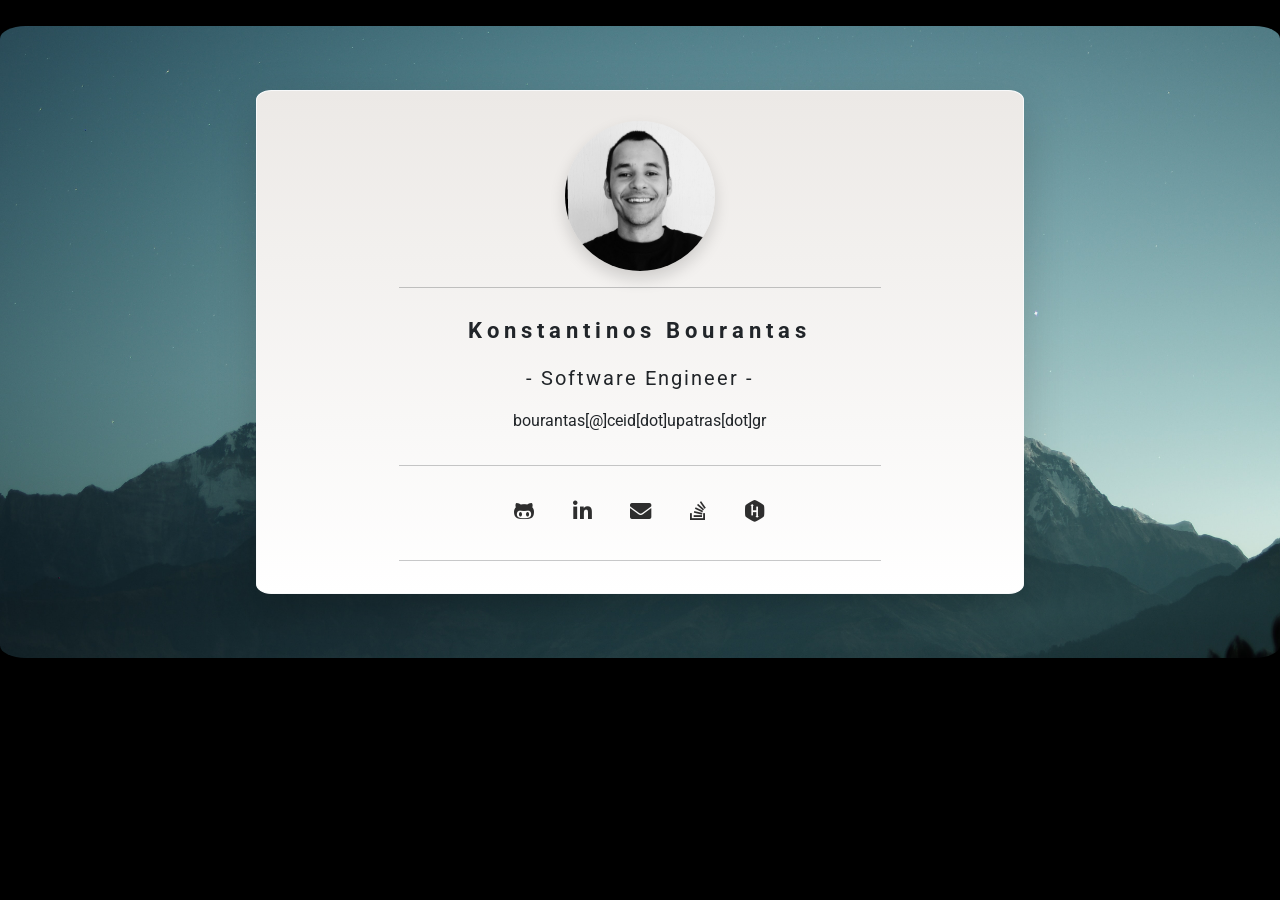
==== index.html @ a554e8fb "initial commit" ====
<!--
      .--.   |V|
     /    \ _| /
     q .. p \ /
      \--/  //
     __||__//
    /.    _/
   // \  /
  -->

<!DOCTYPE html>
<html lang="en">
  <head>
    <meta charset="UTF-8" />
    <meta name="viewport" content="width=device-width, initial-scale=1" />

    <title>Konstantinos Bourantas</title>
    <link rel="stylesheet" type="text/css" href="assets/css/new_style.css" />
    <link
      rel="stylesheet"
      href="https://use.fontawesome.com/releases/v5.3.1/css/all.css"
      integrity="sha384-mzrmE5qonljUremFsqc01SB46JvROS7bZs3IO2EmfFsd15uHvIt+Y8vEf7N7fWAU"
      crossorigin="anonymous"
    />
    <link
      href="https://fonts.googleapis.com/css?family=Lato|Roboto"
      rel="stylesheet"
    />
    <link
      rel="stylesheet"
      href="https://cdnjs.cloudflare.com/ajax/libs/animate.css/3.7.0/animate.min.css"
    />
    <link
      href="https://cdn.jsdelivr.net/npm/bootstrap@5.1.3/dist/css/bootstrap.min.css"
      rel="stylesheet"
      integrity="sha384-1BmE4kWBq78iYhFldvKuhfTAU6auU8tT94WrHftjDbrCEXSU1oBoqyl2QvZ6jIW3"
      crossorigin="anonymous"
    />
  </head>

  <body>
    <div class="wrapper">
      <div
        class="
          container-fluid
          border border-light
          shadow-lg
          p-3
          fadeInDown
          animated
        "
        id="main-container"
        style="
          margin-top: 5%;
          margin-bottom: 5%;
          width: 30%;
          padding: 3%;
          border-radius: 2%;
          background-color: whitesmoke;
        "
      >
        <div class="row justify-content-md-center">
          <div class="col-sm-12 col-md-8">
            <img
              class="shadow rounded-circle mx-auto d-block"
              src="assets/images/profile3.jpg"
              style="width: 150px; height: 150; margin-top: 3%"
            />
            <hr />
            <div>
              <div class="row">
                <div class="col-sm-12">
                  <span>
                    <p class="text-center" id="name-title">
                      Konstantinos Bourantas
                    </p>
                  </span>
                </div>
              </div>
              <div class="row">
                <div class="col-sm-12">
                  <span>
                    <p class="text-center" id="sub-title">
                      - Software Engineer -
                    </p>
                  </span>
                </div>
              </div>
              <div class="row">
                <div class="col-sm-12">
                  <span>
                    <p class="text-center">
                      bourantas[@]ceid[dot]upatras[dot]gr
                    </p>
                  </span>
                </div>
              </div>
            </div>
            <hr />
          </div>
        </div>
        <div class="row justify-content-md-center">
          <div class="col-sm-12 col-md-8">
            <div id="social-icons" class="d-flex justify-content-center">
              <!-- github -->
              <a class="" href="https://github.com/omnone" target="_blank"
                ><i class="fab fa-github-alt fa-lg hvr-bob"></i
              ></a>
              <!-- linkedin -->
              <a
                class=""
                href="https://www.linkedin.com/in/konstantinos-bourantas-2a6328172/"
                target="_blank"
                ><i class="hvr-bob fab fa-linkedin-in fa-lg"></i
              ></a>
              <!-- email -->
              <a
                class=""
                id="email-pop"
                data-bs-toggle="modal"
                data-bs-target="#qr-modal"
                ><i class="hvr-bob fas fa-envelope fa-lg"></i
              ></a>
              <!-- stackoverflow -->
              <a
                class=""
                href="https://stackoverflow.com/users/7867026/omn-1"
                target="_blank"
                ><i class="fab fa-stack-overflow fa-lg"></i
              ></a>
              <!-- hackerrank -->
              <a
                class=""
                href="https://www.hackerrank.com/Omen_1?hr_r=1"
                target="_blank"
                ><i class="hvr-bob fab fa-hackerrank fa-lg"></i
              ></a>
            </div>

            <hr />
          </div>
        </div>
      </div>
    </div>

    <!-- modal -->
    <div
      class="modal fade"
      id="qr-modal"
      tabindex="-1"
      role="dialog"
      aria-labelledby="exampleModalLabel"
      aria-hidden="true"
    >
      <div class="modal-dialog" role="document">
        <div class="modal-content">
          <div class="modal-header">
            <h5 class="modal-title" id="exampleModalLabel">Scan me</h5>
            <button type="button" class="btn-close" data-bs-dismiss="modal" aria-label="Close"></button>
            </button>
          </div>
          <div class="modal-body d-flex justify-content-center">
            <p class="image is-1by1">
              <img src="assets/images/qr_mail.png" style="border-radius: 2%" />
            </p>
          </div>
          <div class="modal-footer"></div>
        </div>
      </div>
    </div>

    <!-- Position it: -->
    <!-- - `.toast-container` for spacing between toasts -->
    <!-- - `.position-absolute`, `top-0` & `end-0` to position the toasts in the upper right corner -->
    <!-- - `.p-3` to prevent the toasts from sticking to the edge of the container  -->
    <div class="toast-container position-absolute top-0 start-0 p-3">
      <div
        class="toast bg-dark.bg-gradient"
        role="alert"
        aria-live="assertive"
        aria-atomic="true"
        id="toastMsg"
      >
        <div class="toast-header">
          <strong class="me-auto"
            ><i class="fas fa-terminal" style="font-size: 10px"></i> Latest
            Repository:</strong
          >
          <small id="latest-repo-created"></small>
          <button
            type="button"
            class="btn-close"
            data-bs-dismiss="toast"
            aria-label="Close"
          ></button>
        </div>
        <div class="toast-body">
          <a id="latest-repo" href="" target="_blank"></a>
          <span id="latest-repo-desc"> </span>
        </div>
      </div>
    </div>

    <script
      src="https://code.jquery.com/jquery-3.5.1.slim.min.js"
      integrity="sha384-DfXdz2htPH0lsSSs5nCTpuj/zy4C+OGpamoFVy38MVBnE+IbbVYUew+OrCXaRkfj"
      crossorigin="anonymous"
    ></script>
    <script
      src="https://cdn.jsdelivr.net/npm/bootstrap@5.1.3/dist/js/bootstrap.bundle.min.js"
      integrity="sha384-ka7Sk0Gln4gmtz2MlQnikT1wXgYsOg+OMhuP+IlRH9sENBO0LRn5q+8nbTov4+1p"
      crossorigin="anonymous"
    ></script>
    <script type="text/javascript">
      $("#social-icons i").mouseover(function () {
        $(this).addClass("pulse animated infinite");
      });
      $("#social-icons i").mouseout(function () {
        $(this).removeClass("pulse animated");
      });

      const request = new Request("https://api.github.com/users/omnone/repos", {
        method: "GET",
      });

      fetch(request)
        .then((response) => response.json())
        .then((responseJSON) => {
          var repos = responseJSON.sort(compare);

          var latest = repos[0];

          console.log(latest);

          $("#latest-repo").text(latest["name"] + ":");
          $("#latest-repo").attr("href", latest["html_url"]);
          $("#latest-repo-desc").text(latest["description"]);
          $("#latest-repo-created").text(latest["created_at"].split("T")[0]);

          if (latest || true) {
            var myToastEl = document.getElementById("toastMsg");
            var toast = new bootstrap.Toast(myToastEl);
            toast.show();
          }
        });

      function compare(repo_a, repo_b) {
        if (repo_a.created_at > repo_b.created_at) {
          return -1;
        }
        if (repo_a.created_at < repo_b.created_at) {
          return 1;
        }
        return 0;
      }
    </script>
  </body>
</html>
---- assets/css/new_style.css ----
body {
  /* font-family: Oswald, sans-serif; */
  font-family: "Roboto", sans-serif !important;
  padding-top: 2%;
  font-size: 20px;
  /* background: rgb(255, 255, 255); */
  position: relative;
  /* background: #83a4d4; */
  /* fallback for old browsers */
  /* background: -webkit-linear-gradient(to bottom, #b6fbff, #83a4d4); */
  /* Chrome 10-25, Safari 5.1-6 */
  /* background: linear-gradient(to bottom, #b6fbff, #83a4d4); */
  /* W3C, IE 10+/ Edge, Firefox 16+, Chrome 26+, Opera 12+, Safari 7+ */
  /* background-image: url("./imgs/aspromauro.png");
  background-repeat: no-repeat;
  background-size: cover; */
  /* margin: 10% !important; */
  background-color: black !important;
}

.wrapper {
  position: relative;
  height: 100% !important;
  width: 100%;
  display: flex;
  align-items: center;
  justify-content: center;
  background-image: url("./imgs/mountain.png");
  background-size: cover;
  background-position-y: 59%;
  border-radius: 2%;
}

.wrapper::before {
  content: "";
  position: absolute;
  top: 0px;
  right: 0px;
  bottom: 0px;
  left: 0px;
  /* background-color: rgba(220, 79, 233, 0.27); */
  border-radius: 2%;
}

#main-container {
  background: #ece9e6; /* fallback for old browsers */
  background: -webkit-linear-gradient(
    to top,
    #ffffff,
    #ece9e6
  ); /* Chrome 10-25, Safari 5.1-6 */
  background: linear-gradient(
    to top,
    #ffffff,
    #ece9e6
  ); /* W3C, IE 10+/ Edge, Firefox 16+, Chrome 26+, Opera 12+, Safari 7+ */
  /* min-width: 400px !important; */
}

@media (max-width: 1400px) {
  #main-container {
    width: 60% !important;
  }
}

/* Medium devices (tablets, 768px and up) */
@media (max-width: 768px) {
  #main-container {
    width: 100% !important;
  }
}
/* Small devices (landscape phones, 576px and up) */
@media (max-width: 576px) {
  #main-container {
    width: 100% !important;
    margin-bottom: 40%!important;
    margin-top:20%!important;
  }

  #social-icons {
    font-size: larger!important;
  }

  #toastMsg{
    display: none!important;
  }
}

#about div,
#skills div,
#educ div,
#exp li {
  box-shadow: 0 0 5px rgba(0, 0, 0, 0.1);
}

#myBtn {
  display: none;
  /* Hidden by default */
  position: fixed;
  /* Fixed/sticky position */
  bottom: 20px;
  /* Place the button at the bottom of the page */
  right: 30px;
  /* Place the button 30px from the right */
  z-index: 99;
  /* Make sure it does not overlap */
  border: none;
  /* Remove borders */
  outline: none;
  /* Remove outline */
  background: rgb(38, 38, 38, 0.9);
  color: rgb(217, 217, 217);
  /* Text color */
  cursor: pointer;
  /* Add a mouse pointer on hover */
  padding: 5px;
  /* Some padding */
  border-radius: 5px;
  /* Rounded corners */
}

#myBtn:hover {
  font-weight: bold;
  color: hite;
  /* Add a dark-grey background on hover */
}

#latest-repo {
  color: #3273dc;
}

#night-btn {
  float: right;
  margin-top: 2%;
  margin-right: 5%;
  background: rgb(38, 38, 38, 0.9);
  color: rgb(217, 217, 217);
  padding: 1%;
  border-radius: 5px;
}

#main-container {
  /* background-color: white; */
  padding-left: 4%;
  padding-right: 4%;
}

#name-title {
  margin-top: 2%;
  font-weight: bold;
  font-size: 22px;
  letter-spacing: 5px;
}

#sub-title{
  letter-spacing: 2px;
  font-size: 20px;

}

.title {
  margin-bottom: 3% !important;
  /* border-bottom: 1px solid black; */
}

#main-content {
  height: 200vh;
  min-height: 1000px;
  display: flex;
  flex-direction: column;
  margin-top: 5%;
}

#social-icons a {
  color: rgb(46, 46, 46);
  padding: 4%;
}

#social-icons a:hover {
  color: rgba(220, 79, 233);
}

ul {
  list-style: none;
}
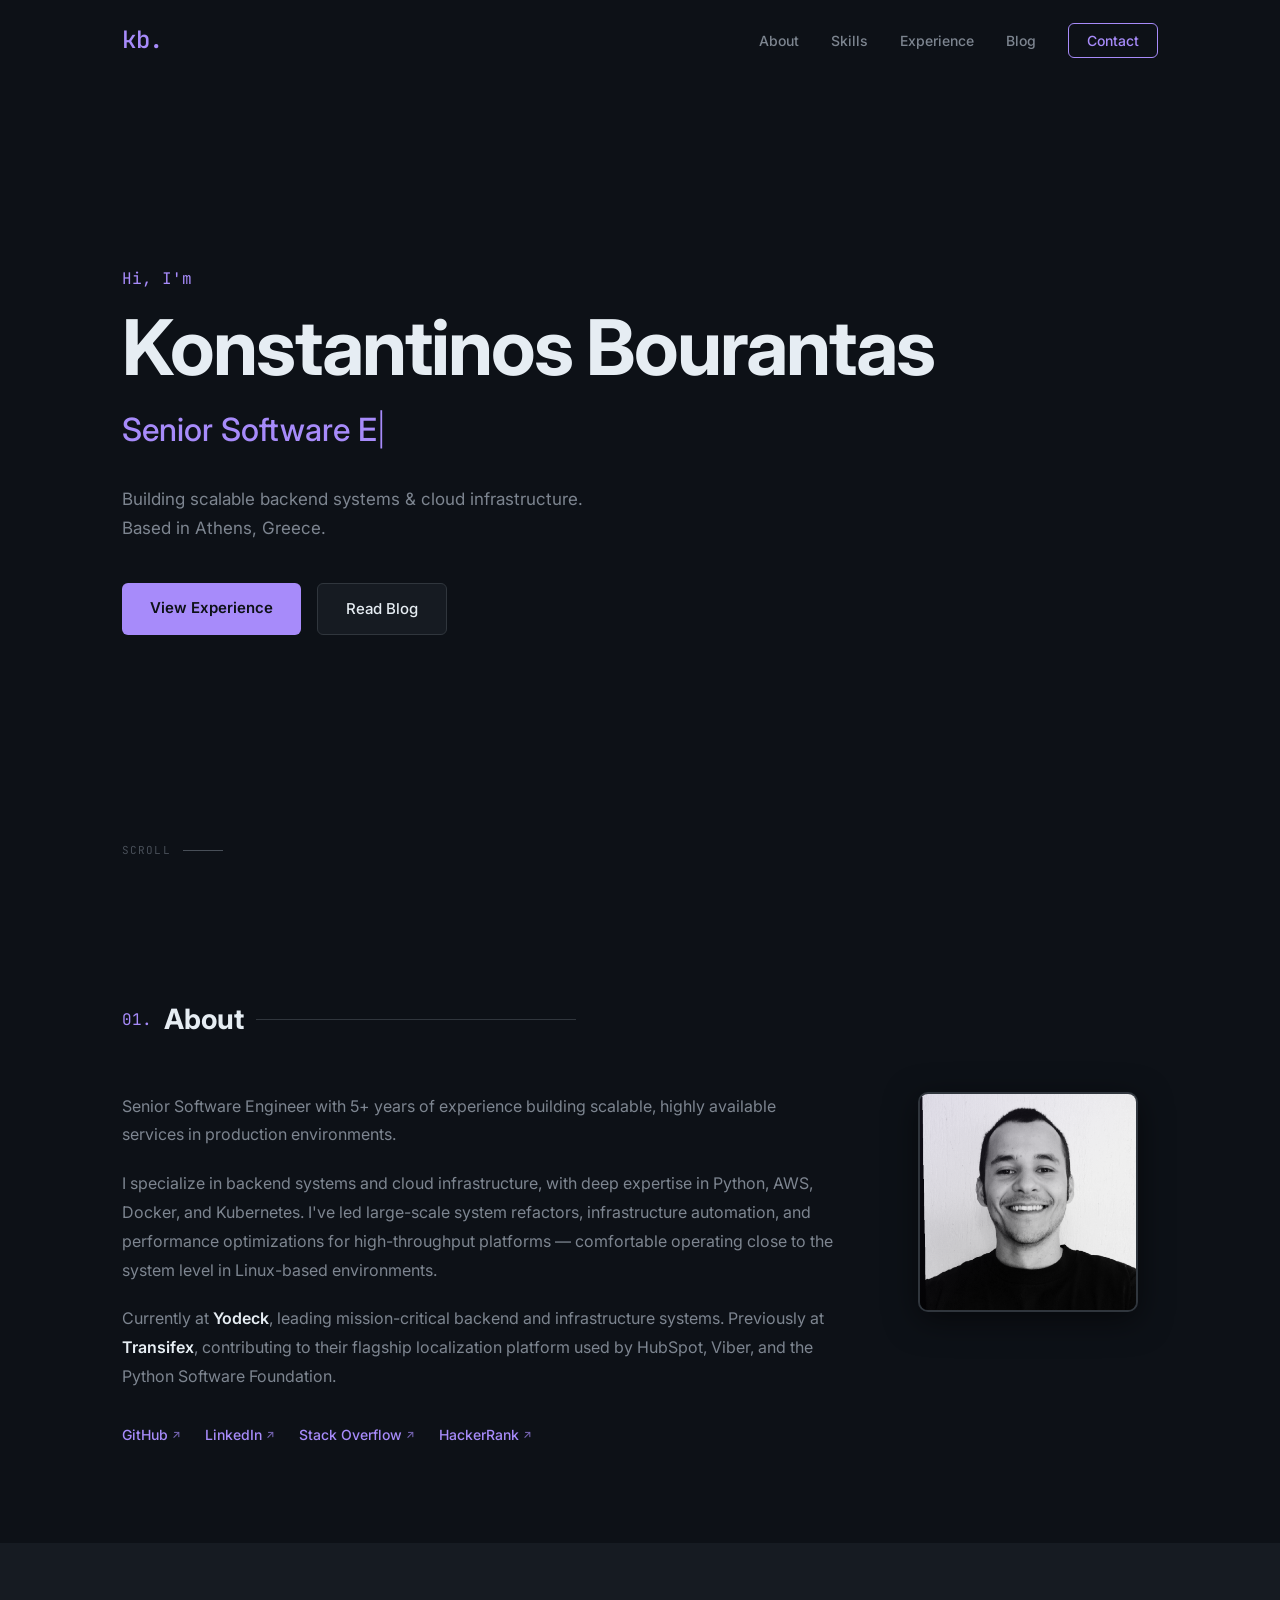
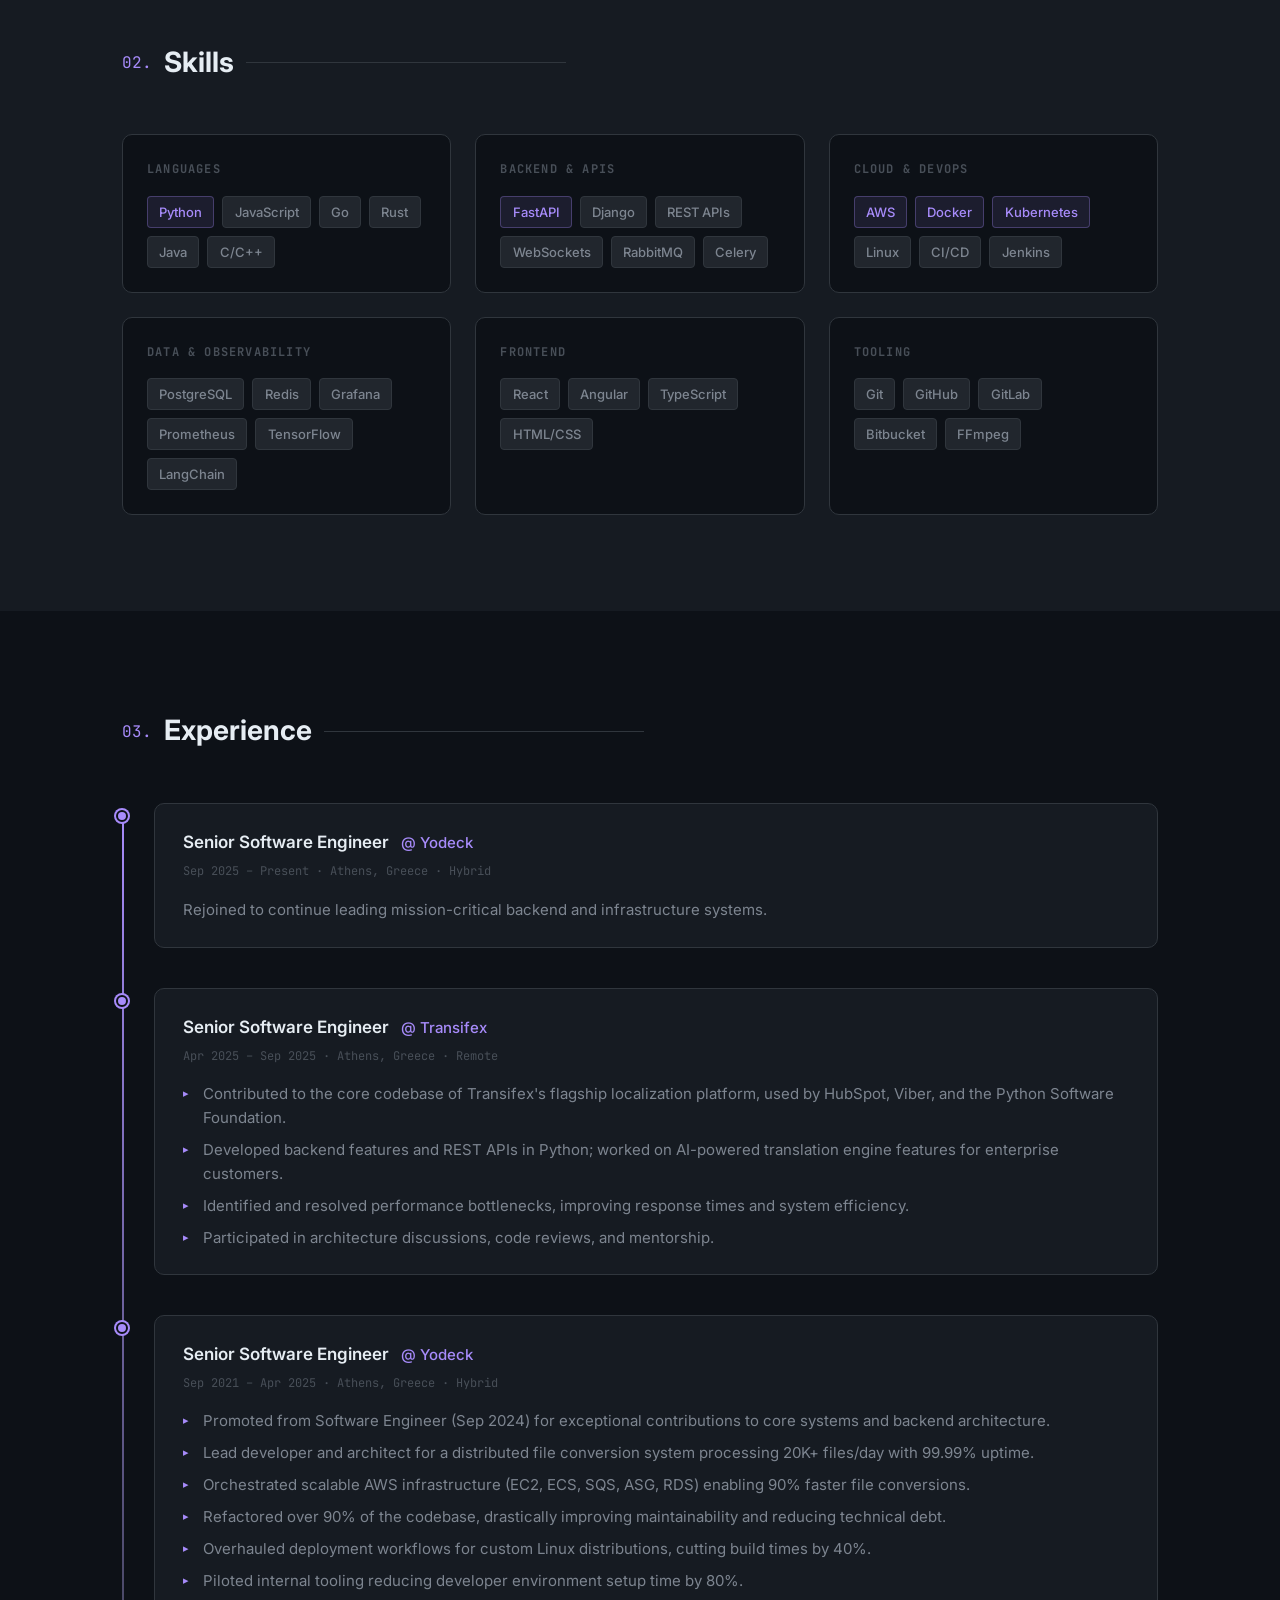
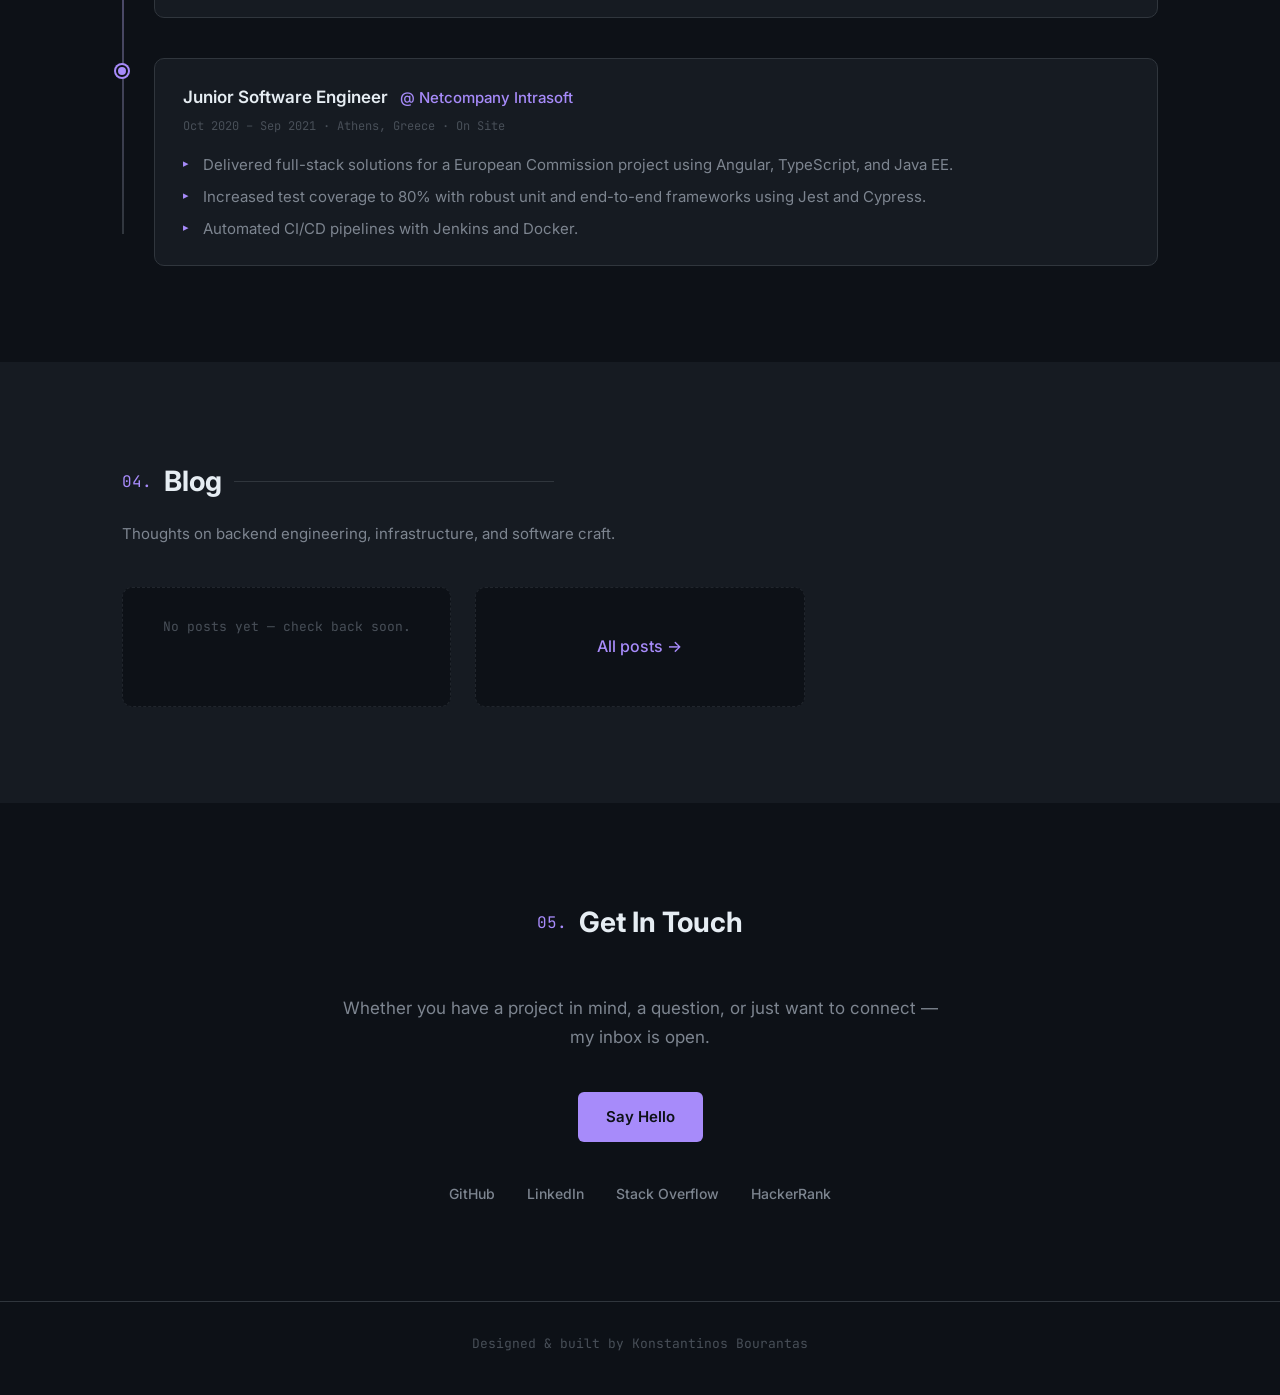
==== commit 44206018: "Redesign personal site with modern dark theme, blog, and SEO" ====
--- a/index.html
+++ b/index.html
@@ -1,258 +1,317 @@
-<!--
-      .--.   |V|
-     /    \ _| /
-     q .. p \ /
-      \--/  //
-     __||__//
-    /.    _/
-   // \  /
-  -->
-
-<!DOCTYPE html>
-<html lang="en">
-  <head>
-    <meta charset="UTF-8" />
-    <meta name="viewport" content="width=device-width, initial-scale=1" />
-
-    <title>Konstantinos Bourantas</title>
-    <link rel="stylesheet" type="text/css" href="assets/css/new_style.css" />
-    <link
-      rel="stylesheet"
-      href="https://use.fontawesome.com/releases/v5.3.1/css/all.css"
-      integrity="sha384-mzrmE5qonljUremFsqc01SB46JvROS7bZs3IO2EmfFsd15uHvIt+Y8vEf7N7fWAU"
-      crossorigin="anonymous"
-    />
-    <link
-      href="https://fonts.googleapis.com/css?family=Lato|Roboto"
-      rel="stylesheet"
-    />
-    <link
-      rel="stylesheet"
-      href="https://cdnjs.cloudflare.com/ajax/libs/animate.css/3.7.0/animate.min.css"
-    />
-    <link
-      href="https://cdn.jsdelivr.net/npm/bootstrap@5.1.3/dist/css/bootstrap.min.css"
-      rel="stylesheet"
-      integrity="sha384-1BmE4kWBq78iYhFldvKuhfTAU6auU8tT94WrHftjDbrCEXSU1oBoqyl2QvZ6jIW3"
-      crossorigin="anonymous"
-    />
-  </head>
-
-  <body>
-    <div class="wrapper">
-      <div
-        class="
-          container-fluid
-          border border-light
-          shadow-lg
-          p-3
-          fadeInDown
-          animated
-        "
-        id="main-container"
-        style="
-          margin-top: 5%;
-          margin-bottom: 5%;
-          width: 30%;
-          padding: 3%;
-          border-radius: 2%;
-          background-color: whitesmoke;
-        "
-      >
-        <div class="row justify-content-md-center">
-          <div class="col-sm-12 col-md-8">
-            <img
-              class="shadow rounded-circle mx-auto d-block"
-              src="assets/images/profile3.jpg"
-              style="width: 150px; height: 150; margin-top: 3%"
-            />
-            <hr />
-            <div>
-              <div class="row">
-                <div class="col-sm-12">
-                  <span>
-                    <p class="text-center" id="name-title">
-                      Konstantinos Bourantas
-                    </p>
-                  </span>
-                </div>
-              </div>
-              <div class="row">
-                <div class="col-sm-12">
-                  <span>
-                    <p class="text-center" id="sub-title">
-                      - Software Engineer -
-                    </p>
-                  </span>
-                </div>
-              </div>
-              <div class="row">
-                <div class="col-sm-12">
-                  <span>
-                    <p class="text-center">
-                      bourantas[@]ceid[dot]upatras[dot]gr
-                    </p>
-                  </span>
-                </div>
-              </div>
-            </div>
-            <hr />
-          </div>
-        </div>
-        <div class="row justify-content-md-center">
-          <div class="col-sm-12 col-md-8">
-            <div id="social-icons" class="d-flex justify-content-center">
-              <!-- github -->
-              <a class="" href="https://github.com/omnone" target="_blank"
-                ><i class="fab fa-github-alt fa-lg hvr-bob"></i
-              ></a>
-              <!-- linkedin -->
-              <a
-                class=""
-                href="https://www.linkedin.com/in/konstantinos-bourantas-2a6328172/"
-                target="_blank"
-                ><i class="hvr-bob fab fa-linkedin-in fa-lg"></i
-              ></a>
-              <!-- email -->
-              <a
-                class=""
-                id="email-pop"
-                data-bs-toggle="modal"
-                data-bs-target="#qr-modal"
-                ><i class="hvr-bob fas fa-envelope fa-lg"></i
-              ></a>
-              <!-- stackoverflow -->
-              <a
-                class=""
-                href="https://stackoverflow.com/users/7867026/omn-1"
-                target="_blank"
-                ><i class="fab fa-stack-overflow fa-lg"></i
-              ></a>
-              <!-- hackerrank -->
-              <a
-                class=""
-                href="https://www.hackerrank.com/Omen_1?hr_r=1"
-                target="_blank"
-                ><i class="hvr-bob fab fa-hackerrank fa-lg"></i
-              ></a>
-            </div>
-
-            <hr />
-          </div>
-        </div>
-      </div>
-    </div>
-
-    <!-- modal -->
-    <div
-      class="modal fade"
-      id="qr-modal"
-      tabindex="-1"
-      role="dialog"
-      aria-labelledby="exampleModalLabel"
-      aria-hidden="true"
-    >
-      <div class="modal-dialog" role="document">
-        <div class="modal-content">
-          <div class="modal-header">
-            <h5 class="modal-title" id="exampleModalLabel">Scan me</h5>
-            <button type="button" class="btn-close" data-bs-dismiss="modal" aria-label="Close"></button>
-            </button>
-          </div>
-          <div class="modal-body d-flex justify-content-center">
-            <p class="image is-1by1">
-              <img src="assets/images/qr_mail.png" style="border-radius: 2%" />
-            </p>
-          </div>
-          <div class="modal-footer"></div>
-        </div>
-      </div>
-    </div>
-
-    <!-- Position it: -->
-    <!-- - `.toast-container` for spacing between toasts -->
-    <!-- - `.position-absolute`, `top-0` & `end-0` to position the toasts in the upper right corner -->
-    <!-- - `.p-3` to prevent the toasts from sticking to the edge of the container  -->
-    <div class="toast-container position-absolute top-0 start-0 p-3">
-      <div
-        class="toast bg-dark.bg-gradient"
-        role="alert"
-        aria-live="assertive"
-        aria-atomic="true"
-        id="toastMsg"
-      >
-        <div class="toast-header">
-          <strong class="me-auto"
-            ><i class="fas fa-terminal" style="font-size: 10px"></i> Latest
-            Repository:</strong
-          >
-          <small id="latest-repo-created"></small>
-          <button
-            type="button"
-            class="btn-close"
-            data-bs-dismiss="toast"
-            aria-label="Close"
-          ></button>
-        </div>
-        <div class="toast-body">
-          <a id="latest-repo" href="" target="_blank"></a>
-          <span id="latest-repo-desc"> </span>
-        </div>
-      </div>
-    </div>
-
-    <script
-      src="https://code.jquery.com/jquery-3.5.1.slim.min.js"
-      integrity="sha384-DfXdz2htPH0lsSSs5nCTpuj/zy4C+OGpamoFVy38MVBnE+IbbVYUew+OrCXaRkfj"
-      crossorigin="anonymous"
-    ></script>
-    <script
-      src="https://cdn.jsdelivr.net/npm/bootstrap@5.1.3/dist/js/bootstrap.bundle.min.js"
-      integrity="sha384-ka7Sk0Gln4gmtz2MlQnikT1wXgYsOg+OMhuP+IlRH9sENBO0LRn5q+8nbTov4+1p"
-      crossorigin="anonymous"
-    ></script>
-    <script type="text/javascript">
-      $("#social-icons i").mouseover(function () {
-        $(this).addClass("pulse animated infinite");
-      });
-      $("#social-icons i").mouseout(function () {
-        $(this).removeClass("pulse animated");
-      });
-
-      const request = new Request("https://api.github.com/users/omnone/repos", {
-        method: "GET",
-      });
-
-      fetch(request)
-        .then((response) => response.json())
-        .then((responseJSON) => {
-          var repos = responseJSON.sort(compare);
-
-          var latest = repos[0];
-
-          console.log(latest);
-
-          $("#latest-repo").text(latest["name"] + ":");
-          $("#latest-repo").attr("href", latest["html_url"]);
-          $("#latest-repo-desc").text(latest["description"]);
-          $("#latest-repo-created").text(latest["created_at"].split("T")[0]);
-
-          if (latest || true) {
-            var myToastEl = document.getElementById("toastMsg");
-            var toast = new bootstrap.Toast(myToastEl);
-            toast.show();
-          }
-        });
-
-      function compare(repo_a, repo_b) {
-        if (repo_a.created_at > repo_b.created_at) {
-          return -1;
-        }
-        if (repo_a.created_at < repo_b.created_at) {
-          return 1;
-        }
-        return 0;
-      }
-    </script>
-  </body>
-</html>
+<!DOCTYPE html>
+<html lang="en">
+<head>
+  <meta charset="UTF-8" />
+  <meta name="viewport" content="width=device-width, initial-scale=1" />
+
+  <!-- Primary -->
+  <title>Konstantinos Bourantas — Senior Software Engineer</title>
+  <meta name="description" content="Senior Software Engineer based in Athens, Greece. Specializing in backend systems, cloud infrastructure, Python, AWS, Docker, and Kubernetes." />
+  <meta name="author" content="Konstantinos Bourantas" />
+  <meta name="keywords" content="Konstantinos Bourantas, Senior Software Engineer, Python, AWS, Docker, Kubernetes, Backend Engineer, Cloud Infrastructure, Athens, Greece, FastAPI, Django" />
+  <link rel="canonical" href="https://omnone.github.io/" />
+
+  <!-- Open Graph -->
+  <meta property="og:type" content="website" />
+  <meta property="og:url" content="https://omnone.github.io/" />
+  <meta property="og:title" content="Konstantinos Bourantas — Senior Software Engineer" />
+  <meta property="og:description" content="Senior Software Engineer based in Athens, Greece. Specializing in backend systems, cloud infrastructure, Python, AWS, Docker, and Kubernetes." />
+  <meta property="og:image" content="https://omnone.github.io/assets/images/profile3.jpg" />
+  <meta property="og:site_name" content="Konstantinos Bourantas" />
+  <meta property="og:locale" content="en_US" />
+
+  <!-- Twitter Card -->
+  <meta name="twitter:card" content="summary" />
+  <meta name="twitter:title" content="Konstantinos Bourantas — Senior Software Engineer" />
+  <meta name="twitter:description" content="Senior Software Engineer based in Athens, Greece. Backend systems, cloud infrastructure, Python, AWS, Kubernetes." />
+  <meta name="twitter:image" content="https://omnone.github.io/assets/images/profile3.jpg" />
+
+  <!-- JSON-LD: Person -->
+  <script type="application/ld+json">
+  {
+    "@context": "https://schema.org",
+    "@type": "Person",
+    "name": "Konstantinos Bourantas",
+    "url": "https://omnone.github.io",
+    "jobTitle": "Senior Software Engineer",
+    "worksFor": { "@type": "Organization", "name": "Yodeck" },
+    "address": { "@type": "PostalAddress", "addressLocality": "Athens", "addressCountry": "GR" },
+    "email": "kbourantas.cradle921@passmail.net",
+    "sameAs": [
+      "https://github.com/omnone",
+      "https://www.linkedin.com/in/konstantinos-bourantas-2a6328172/",
+      "https://stackoverflow.com/users/7867026/omn-1"
+    ],
+    "knowsAbout": ["Python", "AWS", "Docker", "Kubernetes", "FastAPI", "Django", "Backend Engineering", "Cloud Infrastructure", "LLMs", "LangChain"]
+  }
+  </script>
+
+  <link rel="preconnect" href="https://fonts.googleapis.com">
+  <link rel="preconnect" href="https://fonts.gstatic.com" crossorigin>
+  <link href="https://fonts.googleapis.com/css2?family=Inter:wght@300;400;500;600;700&family=JetBrains+Mono:wght@400;500&display=swap" rel="stylesheet">
+  <link rel="stylesheet" href="assets/css/style.css" />
+</head>
+<body>
+
+  <!-- Navigation -->
+  <nav id="navbar">
+    <div class="nav-inner">
+      <a class="nav-logo" href="/">kb.</a>
+      <ul class="nav-links" id="nav-links">
+        <li><a href="#about">About</a></li>
+        <li><a href="#skills">Skills</a></li>
+        <li><a href="#experience">Experience</a></li>
+        <li><a href="blog/index.html">Blog</a></li>
+        <li><a href="#contact" class="btn-nav">Contact</a></li>
+      </ul>
+      <button class="hamburger" id="hamburger" aria-label="Toggle menu">
+        <span></span><span></span><span></span>
+      </button>
+    </div>
+  </nav>
+
+  <!-- Hero -->
+  <section id="hero">
+    <div class="hero-content">
+      <p class="hero-greeting">Hi, I'm</p>
+      <h1 class="hero-name">Konstantinos Bourantas</h1>
+      <div class="hero-role"><span id="typed-text"></span></div>
+      <p class="hero-tagline">
+        Building scalable backend systems &amp; cloud infrastructure.<br>
+        Based in Athens, Greece.
+      </p>
+      <div class="hero-cta">
+        <a href="#experience" class="btn-primary">View Experience</a>
+        <a href="blog/index.html" class="btn-secondary">Read Blog</a>
+      </div>
+    </div>
+    <div class="hero-scroll">
+      <span>scroll</span>
+      <div class="scroll-line"></div>
+    </div>
+  </section>
+
+  <!-- About -->
+  <section id="about">
+    <div class="section-inner">
+      <h2 class="section-title"><span class="title-num">01.</span> About</h2>
+      <div class="about-grid">
+        <div class="about-text">
+          <p>Senior Software Engineer with 5+ years of experience building scalable, highly available services in production environments.</p>
+          <p>I specialize in backend systems and cloud infrastructure, with deep expertise in Python, AWS, Docker, and Kubernetes. I've led large-scale system refactors, infrastructure automation, and performance optimizations for high-throughput platforms — comfortable operating close to the system level in Linux-based environments.</p>
+          <p>Currently at <strong>Yodeck</strong>, leading mission-critical backend and infrastructure systems. Previously at <strong>Transifex</strong>, contributing to their flagship localization platform used by HubSpot, Viber, and the Python Software Foundation.</p>
+          <div class="about-links">
+            <a href="https://github.com/omnone" target="_blank" class="icon-link">GitHub</a>
+            <a href="https://www.linkedin.com/in/konstantinos-bourantas-2a6328172/" target="_blank" class="icon-link">LinkedIn</a>
+            <a href="https://stackoverflow.com/users/7867026/omn-1" target="_blank" class="icon-link">Stack Overflow</a>
+            <a href="https://www.hackerrank.com/Omen_1?hr_r=1" target="_blank" class="icon-link">HackerRank</a>
+          </div>
+        </div>
+        <div class="about-image">
+          <div class="img-wrapper">
+            <img src="assets/images/profile3.jpg" alt="Konstantinos Bourantas — Senior Software Engineer" loading="lazy" />
+          </div>
+        </div>
+      </div>
+    </div>
+  </section>
+
+  <!-- Skills -->
+  <section id="skills">
+    <div class="section-inner">
+      <h2 class="section-title"><span class="title-num">02.</span> Skills</h2>
+      <div class="skills-grid">
+
+        <div class="skill-category">
+          <h3>Languages</h3>
+          <div class="skill-tags">
+            <span class="tag tag-primary">Python</span>
+            <span class="tag">JavaScript</span>
+            <span class="tag">Go</span>
+            <span class="tag">Rust</span>
+            <span class="tag">Java</span>
+            <span class="tag">C/C++</span>
+          </div>
+        </div>
+
+        <div class="skill-category">
+          <h3>Backend &amp; APIs</h3>
+          <div class="skill-tags">
+            <span class="tag tag-primary">FastAPI</span>
+            <span class="tag">Django</span>
+            <span class="tag">REST APIs</span>
+            <span class="tag">WebSockets</span>
+            <span class="tag">RabbitMQ</span>
+            <span class="tag">Celery</span>
+          </div>
+        </div>
+
+        <div class="skill-category">
+          <h3>Cloud &amp; DevOps</h3>
+          <div class="skill-tags">
+            <span class="tag tag-primary">AWS</span>
+            <span class="tag tag-primary">Docker</span>
+            <span class="tag tag-primary">Kubernetes</span>
+            <span class="tag">Linux</span>
+            <span class="tag">CI/CD</span>
+            <span class="tag">Jenkins</span>
+          </div>
+        </div>
+
+        <div class="skill-category">
+          <h3>Data &amp; Observability</h3>
+          <div class="skill-tags">
+            <span class="tag">PostgreSQL</span>
+            <span class="tag">Redis</span>
+            <span class="tag">Grafana</span>
+            <span class="tag">Prometheus</span>
+            <span class="tag">TensorFlow</span>
+            <span class="tag">LangChain</span>
+          </div>
+        </div>
+
+        <div class="skill-category">
+          <h3>Frontend</h3>
+          <div class="skill-tags">
+            <span class="tag">React</span>
+            <span class="tag">Angular</span>
+            <span class="tag">TypeScript</span>
+            <span class="tag">HTML/CSS</span>
+          </div>
+        </div>
+
+        <div class="skill-category">
+          <h3>Tooling</h3>
+          <div class="skill-tags">
+            <span class="tag">Git</span>
+            <span class="tag">GitHub</span>
+            <span class="tag">GitLab</span>
+            <span class="tag">Bitbucket</span>
+            <span class="tag">FFmpeg</span>
+          </div>
+        </div>
+
+      </div>
+    </div>
+  </section>
+
+  <!-- Experience -->
+  <section id="experience">
+    <div class="section-inner">
+      <h2 class="section-title"><span class="title-num">03.</span> Experience</h2>
+      <div class="timeline">
+
+        <div class="timeline-item">
+          <div class="timeline-dot"></div>
+          <div class="timeline-content">
+            <div class="timeline-header">
+              <h3>Senior Software Engineer</h3>
+              <span class="timeline-company">@ Yodeck</span>
+            </div>
+            <span class="timeline-date">Sep 2025 – Present · Athens, Greece · Hybrid</span>
+            <p>Rejoined to continue leading mission-critical backend and infrastructure systems.</p>
+          </div>
+        </div>
+
+        <div class="timeline-item">
+          <div class="timeline-dot"></div>
+          <div class="timeline-content">
+            <div class="timeline-header">
+              <h3>Senior Software Engineer</h3>
+              <span class="timeline-company">@ Transifex</span>
+            </div>
+            <span class="timeline-date">Apr 2025 – Sep 2025 · Athens, Greece · Remote</span>
+            <ul>
+              <li>Contributed to the core codebase of Transifex's flagship localization platform, used by HubSpot, Viber, and the Python Software Foundation.</li>
+              <li>Developed backend features and REST APIs in Python; worked on AI-powered translation engine features for enterprise customers.</li>
+              <li>Identified and resolved performance bottlenecks, improving response times and system efficiency.</li>
+              <li>Participated in architecture discussions, code reviews, and mentorship.</li>
+            </ul>
+          </div>
+        </div>
+
+        <div class="timeline-item">
+          <div class="timeline-dot"></div>
+          <div class="timeline-content">
+            <div class="timeline-header">
+              <h3>Senior Software Engineer</h3>
+              <span class="timeline-company">@ Yodeck</span>
+            </div>
+            <span class="timeline-date">Sep 2021 – Apr 2025 · Athens, Greece · Hybrid</span>
+            <ul>
+              <li>Promoted from Software Engineer (Sep 2024) for exceptional contributions to core systems and backend architecture.</li>
+              <li>Lead developer and architect for a distributed file conversion system processing 20K+ files/day with 99.99% uptime.</li>
+              <li>Orchestrated scalable AWS infrastructure (EC2, ECS, SQS, ASG, RDS) enabling 90% faster file conversions.</li>
+              <li>Refactored over 90% of the codebase, drastically improving maintainability and reducing technical debt.</li>
+              <li>Overhauled deployment workflows for custom Linux distributions, cutting build times by 40%.</li>
+              <li>Piloted internal tooling reducing developer environment setup time by 80%.</li>
+            </ul>
+          </div>
+        </div>
+
+        <div class="timeline-item">
+          <div class="timeline-dot"></div>
+          <div class="timeline-content">
+            <div class="timeline-header">
+              <h3>Junior Software Engineer</h3>
+              <span class="timeline-company">@ Netcompany Intrasoft</span>
+            </div>
+            <span class="timeline-date">Oct 2020 – Sep 2021 · Athens, Greece · On Site</span>
+            <ul>
+              <li>Delivered full-stack solutions for a European Commission project using Angular, TypeScript, and Java EE.</li>
+              <li>Increased test coverage to 80% with robust unit and end-to-end frameworks using Jest and Cypress.</li>
+              <li>Automated CI/CD pipelines with Jenkins and Docker.</li>
+            </ul>
+          </div>
+        </div>
+
+      </div>
+    </div>
+  </section>
+
+  <!-- Blog Preview -->
+  <section id="blog-preview">
+    <div class="section-inner">
+      <h2 class="section-title"><span class="title-num">04.</span> Blog</h2>
+      <p class="section-sub">Thoughts on backend engineering, infrastructure, and software craft.</p>
+      <!-- When you publish posts, add .blog-card entries here (same as blog/index.html) -->
+      <div class="blog-grid">
+
+        <div class="blog-card" style="cursor: default; justify-content: center; align-items: center; min-height: 120px; border-style: dashed; border-color: var(--surface-2);">
+          <p style="font-family: var(--font-mono); font-size: 0.8125rem; color: var(--text-muted); text-align: center;">No posts yet — check back soon.</p>
+        </div>
+
+        <a href="blog/index.html" class="blog-card blog-card-more">
+          <span class="more-label">All posts →</span>
+        </a>
+
+      </div>
+    </div>
+  </section>
+
+  <!-- Contact -->
+  <section id="contact">
+    <div class="section-inner">
+      <div class="contact-inner">
+        <h2 class="section-title"><span class="title-num">05.</span> Get In Touch</h2>
+        <p>Whether you have a project in mind, a question, or just want to connect — my inbox is open.</p>
+        <a href="mailto:kbourantas.cradle921@passmail.net" class="btn-primary">Say Hello</a>
+        <div class="social-row">
+          <a href="https://github.com/omnone" target="_blank">GitHub</a>
+          <a href="https://www.linkedin.com/in/konstantinos-bourantas-2a6328172/" target="_blank">LinkedIn</a>
+          <a href="https://stackoverflow.com/users/7867026/omn-1" target="_blank">Stack Overflow</a>
+          <a href="https://www.hackerrank.com/Omen_1?hr_r=1" target="_blank">HackerRank</a>
+        </div>
+      </div>
+    </div>
+  </section>
+
+  <footer>
+    <p>Designed &amp; built by Konstantinos Bourantas</p>
+    <p id="footer-repo"></p>
+  </footer>
+
+  <script src="assets/js/lib/typed.min.js"></script>
+  <script src="assets/js/main.js"></script>
+</body>
+</html>
--- a/assets/css/style.css
+++ b/assets/css/style.css
@@ -0,0 +1,812 @@
+/* ================================================
+   Design System — Konstantinos Bourantas
+   ================================================ */
+:root {
+  --bg: #0d1117;
+  --surface: #161b22;
+  --surface-2: #21262d;
+  --border: #30363d;
+  --accent: #a78bfa;
+  --accent-dim: rgba(167, 139, 250, 0.1);
+  --text-primary: #e6edf3;
+  --text-secondary: #7d8590;
+  --text-muted: #484f58;
+  --font-sans: 'Inter', -apple-system, BlinkMacSystemFont, 'Segoe UI', sans-serif;
+  --font-mono: 'JetBrains Mono', 'Fira Code', 'Cascadia Code', monospace;
+  --transition: 0.2s ease;
+  --shadow-lg: 0 8px 32px rgba(0, 0, 0, 0.5);
+  --radius: 10px;
+}
+
+/* ================================================
+   Reset & Base
+   ================================================ */
+*, *::before, *::after { box-sizing: border-box; margin: 0; padding: 0; }
+
+html {
+  scroll-behavior: smooth;
+  scrollbar-width: thin;
+  scrollbar-color: var(--border) var(--bg);
+}
+
+::-webkit-scrollbar { width: 6px; }
+::-webkit-scrollbar-track { background: var(--bg); }
+::-webkit-scrollbar-thumb { background: var(--border); border-radius: 3px; }
+::-webkit-scrollbar-thumb:hover { background: var(--text-muted); }
+
+body {
+  background: var(--bg);
+  color: var(--text-primary);
+  font-family: var(--font-sans);
+  font-size: 16px;
+  line-height: 1.7;
+  -webkit-font-smoothing: antialiased;
+}
+
+a { color: inherit; text-decoration: none; }
+ul { list-style: none; }
+img { display: block; max-width: 100%; }
+
+/* ================================================
+   Navigation
+   ================================================ */
+#navbar {
+  position: fixed;
+  top: 0;
+  width: 100%;
+  z-index: 100;
+  padding: 1.25rem 0;
+  transition: padding var(--transition), background var(--transition), border-color var(--transition);
+  border-bottom: 1px solid transparent;
+}
+
+#navbar.scrolled {
+  background: rgba(13, 17, 23, 0.9);
+  backdrop-filter: blur(12px);
+  -webkit-backdrop-filter: blur(12px);
+  border-bottom-color: var(--border);
+  padding: 0.875rem 0;
+}
+
+.nav-inner {
+  max-width: 1100px;
+  margin: 0 auto;
+  padding: 0 2rem;
+  display: flex;
+  align-items: center;
+  justify-content: space-between;
+}
+
+.nav-logo {
+  font-family: var(--font-mono);
+  font-size: 1.5rem;
+  font-weight: 500;
+  color: var(--accent);
+  letter-spacing: -0.5px;
+}
+
+.nav-links {
+  display: flex;
+  align-items: center;
+  gap: 2rem;
+}
+
+.nav-links a {
+  color: var(--text-secondary);
+  font-size: 0.875rem;
+  font-weight: 500;
+  transition: color var(--transition);
+}
+
+.nav-links a:hover { color: var(--text-primary); }
+
+.btn-nav {
+  color: var(--accent) !important;
+  border: 1px solid var(--accent);
+  padding: 0.5rem 1.125rem !important;
+  border-radius: 6px;
+  transition: background var(--transition) !important;
+}
+
+.btn-nav:hover { background: var(--accent-dim) !important; }
+
+.hamburger {
+  display: none;
+  flex-direction: column;
+  gap: 5px;
+  background: none;
+  border: none;
+  cursor: pointer;
+  padding: 4px;
+}
+
+.hamburger span {
+  display: block;
+  width: 22px;
+  height: 2px;
+  background: var(--text-primary);
+  border-radius: 2px;
+  transition: all var(--transition);
+}
+
+.nav-links.open {
+  display: flex !important;
+  flex-direction: column;
+  position: fixed;
+  top: 0; right: 0; bottom: 0;
+  width: 65%;
+  max-width: 280px;
+  background: var(--surface);
+  border-left: 1px solid var(--border);
+  padding: 5rem 2rem 2rem;
+  gap: 1.75rem;
+  z-index: 99;
+  box-shadow: -8px 0 32px rgba(0, 0, 0, 0.4);
+}
+
+/* ================================================
+   Hero
+   ================================================ */
+#hero {
+  min-height: 100vh;
+  display: flex;
+  flex-direction: column;
+  justify-content: center;
+  padding: 0 2rem;
+  max-width: 1100px;
+  margin: 0 auto;
+  position: relative;
+}
+
+.hero-greeting {
+  font-family: var(--font-mono);
+  color: var(--accent);
+  font-size: 1rem;
+  margin-bottom: 1rem;
+  opacity: 0;
+  animation: fadeUp 0.6s 0.2s forwards;
+}
+
+.hero-name {
+  font-size: clamp(2.5rem, 6vw, 5rem);
+  font-weight: 700;
+  letter-spacing: -2px;
+  line-height: 1.05;
+  margin-bottom: 0.875rem;
+  opacity: 0;
+  animation: fadeUp 0.6s 0.35s forwards;
+}
+
+.hero-role {
+  font-size: clamp(1.25rem, 3vw, 2rem);
+  font-weight: 300;
+  color: var(--text-secondary);
+  margin-bottom: 1.75rem;
+  min-height: 3rem;
+  opacity: 0;
+  animation: fadeUp 0.6s 0.5s forwards;
+}
+
+#typed-text { color: var(--accent); font-weight: 500; }
+.typed-cursor { color: var(--accent); }
+
+.hero-tagline {
+  max-width: 500px;
+  color: var(--text-secondary);
+  font-size: 1.0625rem;
+  margin-bottom: 2.5rem;
+  line-height: 1.7;
+  opacity: 0;
+  animation: fadeUp 0.6s 0.65s forwards;
+}
+
+.hero-cta {
+  display: flex;
+  gap: 1rem;
+  flex-wrap: wrap;
+  opacity: 0;
+  animation: fadeUp 0.6s 0.8s forwards;
+}
+
+.hero-scroll {
+  position: absolute;
+  bottom: 2.5rem;
+  display: flex;
+  align-items: center;
+  gap: 0.75rem;
+  color: var(--text-muted);
+  font-size: 0.6875rem;
+  font-family: var(--font-mono);
+  letter-spacing: 0.1em;
+  text-transform: uppercase;
+  opacity: 0;
+  animation: fadeIn 1s 1.5s forwards;
+}
+
+.scroll-line {
+  width: 40px;
+  height: 1px;
+  background: var(--text-muted);
+  animation: scrollPulse 2s 2s infinite;
+}
+
+/* ================================================
+   Buttons
+   ================================================ */
+.btn-primary {
+  display: inline-block;
+  background: var(--accent);
+  color: #0d1117;
+  padding: 0.75rem 1.75rem;
+  border-radius: 6px;
+  font-weight: 600;
+  font-size: 0.9375rem;
+  transition: opacity var(--transition), transform var(--transition);
+}
+
+.btn-primary:hover { opacity: 0.85; transform: translateY(-1px); }
+
+.btn-secondary {
+  display: inline-block;
+  color: var(--text-primary);
+  border: 1px solid var(--border);
+  padding: 0.75rem 1.75rem;
+  border-radius: 6px;
+  font-weight: 500;
+  font-size: 0.9375rem;
+  background: var(--surface);
+  transition: border-color var(--transition), background var(--transition), transform var(--transition);
+}
+
+.btn-secondary:hover {
+  border-color: var(--accent);
+  background: var(--accent-dim);
+  transform: translateY(-1px);
+}
+
+/* ================================================
+   Sections
+   ================================================ */
+section { padding: 6rem 0; }
+
+.section-inner {
+  max-width: 1100px;
+  margin: 0 auto;
+  padding: 0 2rem;
+}
+
+.section-title {
+  font-size: 1.75rem;
+  font-weight: 700;
+  margin-bottom: 3rem;
+  display: flex;
+  align-items: center;
+  gap: 0.75rem;
+  white-space: nowrap;
+}
+
+.section-title::after {
+  content: '';
+  flex: 1;
+  height: 1px;
+  background: var(--border);
+  max-width: 320px;
+  min-width: 40px;
+}
+
+.title-num {
+  font-family: var(--font-mono);
+  font-size: 1rem;
+  color: var(--accent);
+  font-weight: 400;
+}
+
+/* ================================================
+   About
+   ================================================ */
+#about { background: var(--bg); }
+
+.about-grid {
+  display: grid;
+  grid-template-columns: 1fr 260px;
+  gap: 4rem;
+  align-items: start;
+}
+
+.about-text p {
+  color: var(--text-secondary);
+  margin-bottom: 1.25rem;
+  font-size: 1rem;
+  line-height: 1.8;
+}
+
+.about-text strong { color: var(--text-primary); font-weight: 600; }
+
+.about-links {
+  display: flex;
+  gap: 1.5rem;
+  margin-top: 2rem;
+  flex-wrap: wrap;
+}
+
+.icon-link {
+  color: var(--accent);
+  font-size: 0.875rem;
+  font-weight: 500;
+  transition: opacity var(--transition);
+  display: flex;
+  align-items: center;
+  gap: 0.25rem;
+}
+
+.icon-link::after { content: ' ↗'; font-size: 0.7rem; opacity: 0.7; }
+.icon-link:hover { opacity: 0.7; }
+
+.about-image { display: flex; justify-content: center; }
+
+.img-wrapper {
+  width: 220px;
+  height: 220px;
+  border-radius: var(--radius);
+  overflow: hidden;
+  border: 2px solid var(--border);
+  box-shadow: var(--shadow-lg);
+  position: relative;
+}
+
+.img-wrapper::after {
+  content: '';
+  position: absolute;
+  inset: 0;
+  background: linear-gradient(135deg, var(--accent-dim), transparent 60%);
+  pointer-events: none;
+}
+
+.img-wrapper img {
+  width: 100%;
+  height: 100%;
+  object-fit: cover;
+  filter: grayscale(15%);
+  transition: filter 0.4s;
+}
+
+.img-wrapper:hover img { filter: grayscale(0%); }
+
+/* ================================================
+   Skills
+   ================================================ */
+#skills { background: var(--surface); }
+
+.skills-grid {
+  display: grid;
+  grid-template-columns: repeat(auto-fill, minmax(260px, 1fr));
+  gap: 1.5rem;
+}
+
+.skill-category {
+  background: var(--bg);
+  border: 1px solid var(--border);
+  border-radius: var(--radius);
+  padding: 1.5rem;
+  transition: border-color var(--transition);
+}
+
+.skill-category:hover { border-color: var(--accent); }
+
+.skill-category h3 {
+  font-size: 0.75rem;
+  font-family: var(--font-mono);
+  text-transform: uppercase;
+  letter-spacing: 0.1em;
+  color: var(--text-muted);
+  margin-bottom: 1rem;
+}
+
+.skill-tags { display: flex; flex-wrap: wrap; gap: 0.5rem; }
+
+.tag {
+  display: inline-block;
+  padding: 0.25rem 0.7rem;
+  border-radius: 4px;
+  font-size: 0.8125rem;
+  font-weight: 500;
+  background: var(--surface-2);
+  color: var(--text-secondary);
+  border: 1px solid var(--border);
+  transition: border-color var(--transition), color var(--transition);
+}
+
+.tag:hover { border-color: var(--accent); color: var(--text-primary); }
+
+.tag-primary {
+  background: var(--accent-dim);
+  color: var(--accent);
+  border-color: rgba(167, 139, 250, 0.3);
+}
+
+/* ================================================
+   Experience Timeline
+   ================================================ */
+#experience { background: var(--bg); }
+
+.timeline {
+  position: relative;
+  padding-left: 2rem;
+}
+
+.timeline::before {
+  content: '';
+  position: absolute;
+  left: 0;
+  top: 8px;
+  bottom: 2rem;
+  width: 2px;
+  background: linear-gradient(to bottom, var(--accent) 0%, var(--border) 100%);
+}
+
+.timeline-item {
+  position: relative;
+  padding-bottom: 2.5rem;
+  opacity: 0;
+  transform: translateY(16px);
+  transition: opacity 0.5s ease, transform 0.5s ease;
+}
+
+.timeline-item.visible { opacity: 1; transform: translateY(0); }
+.timeline-item:last-child { padding-bottom: 0; }
+
+.timeline-dot {
+  position: absolute;
+  left: -2.375rem;
+  top: 7px;
+  width: 12px;
+  height: 12px;
+  border-radius: 50%;
+  background: var(--accent);
+  border: 2px solid var(--bg);
+  box-shadow: 0 0 0 2px var(--accent);
+}
+
+.timeline-content {
+  background: var(--surface);
+  border: 1px solid var(--border);
+  border-radius: var(--radius);
+  padding: 1.5rem 1.75rem;
+  transition: border-color var(--transition);
+}
+
+.timeline-content:hover { border-color: rgba(167, 139, 250, 0.4); }
+
+.timeline-header {
+  display: flex;
+  align-items: baseline;
+  flex-wrap: wrap;
+  gap: 0.5rem 0.75rem;
+  margin-bottom: 0.25rem;
+}
+
+.timeline-header h3 { font-size: 1.0625rem; font-weight: 600; }
+.timeline-company { color: var(--accent); font-size: 0.9375rem; font-weight: 500; }
+
+.timeline-date {
+  display: block;
+  font-family: var(--font-mono);
+  font-size: 0.75rem;
+  color: var(--text-muted);
+  margin-bottom: 1rem;
+}
+
+.timeline-content > p { color: var(--text-secondary); font-size: 0.9375rem; }
+.timeline-content ul { display: flex; flex-direction: column; gap: 0.5rem; }
+
+.timeline-content li {
+  color: var(--text-secondary);
+  font-size: 0.9375rem;
+  padding-left: 1.25rem;
+  position: relative;
+  line-height: 1.6;
+}
+
+.timeline-content li::before {
+  content: '▸';
+  position: absolute;
+  left: 0;
+  color: var(--accent);
+  font-size: 0.7rem;
+  top: 0.22em;
+}
+
+/* ================================================
+   Blog Preview
+   ================================================ */
+#blog-preview { background: var(--surface); }
+
+.section-sub {
+  color: var(--text-secondary);
+  margin-top: -2rem;
+  margin-bottom: 2.5rem;
+  font-size: 0.9375rem;
+}
+
+.blog-grid {
+  display: grid;
+  grid-template-columns: repeat(auto-fill, minmax(280px, 1fr));
+  gap: 1.5rem;
+}
+
+.blog-card {
+  display: flex;
+  flex-direction: column;
+  background: var(--bg);
+  border: 1px solid var(--border);
+  border-radius: var(--radius);
+  padding: 1.75rem;
+  transition: border-color var(--transition), transform var(--transition);
+}
+
+.blog-card:hover { border-color: var(--accent); transform: translateY(-2px); }
+
+.blog-tag {
+  font-family: var(--font-mono);
+  font-size: 0.6875rem;
+  color: var(--accent);
+  text-transform: uppercase;
+  letter-spacing: 0.1em;
+  margin-bottom: 0.875rem;
+  display: block;
+}
+
+.blog-card h3 {
+  font-size: 1rem;
+  font-weight: 600;
+  line-height: 1.45;
+  margin-bottom: 0.75rem;
+  transition: color var(--transition);
+}
+
+.blog-card:hover h3 { color: var(--accent); }
+
+.blog-card > p {
+  color: var(--text-secondary);
+  font-size: 0.875rem;
+  line-height: 1.65;
+  flex: 1;
+  margin-bottom: 1.25rem;
+}
+
+.blog-date {
+  font-family: var(--font-mono);
+  font-size: 0.6875rem;
+  color: var(--text-muted);
+  display: block;
+}
+
+.blog-card-more {
+  align-items: center;
+  justify-content: center;
+  min-height: 120px;
+  border-style: dashed;
+  border-color: var(--surface-2);
+}
+
+.more-label { color: var(--accent); font-size: 1rem; font-weight: 500; }
+
+/* ================================================
+   Contact
+   ================================================ */
+#contact { background: var(--bg); }
+
+.contact-inner {
+  text-align: center;
+  max-width: 600px;
+  margin: 0 auto;
+}
+
+.contact-inner .section-title { justify-content: center; }
+.contact-inner .section-title::after { display: none; }
+
+.contact-inner > p {
+  color: var(--text-secondary);
+  margin-bottom: 2.5rem;
+  font-size: 1.0625rem;
+  line-height: 1.7;
+}
+
+.social-row {
+  display: flex;
+  justify-content: center;
+  gap: 2rem;
+  margin-top: 2.5rem;
+  flex-wrap: wrap;
+}
+
+.social-row a {
+  color: var(--text-secondary);
+  font-size: 0.875rem;
+  font-weight: 500;
+  transition: color var(--transition);
+}
+
+.social-row a:hover { color: var(--accent); }
+
+/* ================================================
+   Footer
+   ================================================ */
+footer {
+  border-top: 1px solid var(--border);
+  padding: 2rem;
+  text-align: center;
+  color: var(--text-muted);
+  font-size: 0.8125rem;
+  font-family: var(--font-mono);
+  line-height: 1.6;
+}
+
+footer p + p { margin-top: 0.5rem; }
+footer a { color: var(--accent); transition: opacity var(--transition); }
+footer a:hover { opacity: 0.7; }
+
+/* ================================================
+   Blog Pages — Layout
+   ================================================ */
+.page-header {
+  max-width: 1100px;
+  margin: 0 auto;
+  padding: 8rem 2rem 4rem;
+}
+
+.page-header h1 {
+  font-size: clamp(2rem, 4vw, 3rem);
+  font-weight: 700;
+  letter-spacing: -1px;
+  margin-bottom: 0.75rem;
+}
+
+.page-header p { color: var(--text-secondary); font-size: 1.0625rem; }
+
+.blog-listing {
+  max-width: 1100px;
+  margin: 0 auto;
+  padding: 0 2rem 6rem;
+  display: grid;
+  grid-template-columns: repeat(auto-fill, minmax(300px, 1fr));
+  gap: 1.5rem;
+}
+
+/* ================================================
+   Blog Post Prose
+   ================================================ */
+.post-layout {
+  max-width: 720px;
+  margin: 0 auto;
+  padding: 8rem 2rem 6rem;
+}
+
+.post-header { margin-bottom: 3rem; }
+.post-header .blog-tag { font-size: 0.75rem; margin-bottom: 1rem; }
+
+.post-header h1 {
+  font-size: clamp(1.75rem, 4vw, 2.75rem);
+  font-weight: 700;
+  letter-spacing: -1px;
+  line-height: 1.2;
+  margin-bottom: 1rem;
+}
+
+.post-meta {
+  display: flex;
+  gap: 1.5rem;
+  color: var(--text-muted);
+  font-family: var(--font-mono);
+  font-size: 0.75rem;
+  flex-wrap: wrap;
+}
+
+.post-divider { border: none; border-top: 1px solid var(--border); margin: 2.5rem 0; }
+
+.prose { color: var(--text-secondary); font-size: 1.0625rem; line-height: 1.8; }
+.prose h2 { color: var(--text-primary); font-size: 1.375rem; font-weight: 600; margin: 2.5rem 0 1rem; letter-spacing: -0.3px; }
+.prose h3 { color: var(--text-primary); font-size: 1.125rem; font-weight: 600; margin: 2rem 0 0.75rem; }
+.prose p { margin-bottom: 1.25rem; }
+.prose a { color: var(--accent); text-decoration: underline; text-underline-offset: 3px; }
+.prose a:hover { opacity: 0.8; }
+.prose strong { color: var(--text-primary); font-weight: 600; }
+.prose em { font-style: italic; }
+
+.prose code {
+  font-family: var(--font-mono);
+  font-size: 0.875em;
+  background: var(--surface-2);
+  border: 1px solid var(--border);
+  padding: 0.15em 0.45em;
+  border-radius: 4px;
+  color: var(--accent);
+}
+
+.prose pre {
+  background: var(--surface);
+  border: 1px solid var(--border);
+  border-radius: var(--radius);
+  padding: 1.5rem;
+  overflow-x: auto;
+  margin: 1.5rem 0;
+}
+
+.prose pre code {
+  background: none;
+  border: none;
+  padding: 0;
+  color: var(--text-primary);
+  font-size: 0.875rem;
+  line-height: 1.7;
+}
+
+.prose ul { list-style: none; margin: 1rem 0 1.25rem; display: flex; flex-direction: column; gap: 0.5rem; }
+.prose ul li { padding-left: 1.5rem; position: relative; }
+.prose ul li::before { content: '▸'; position: absolute; left: 0; color: var(--accent); font-size: 0.7rem; top: 0.3em; }
+
+.prose blockquote {
+  border-left: 3px solid var(--accent);
+  padding: 0.75rem 1.25rem;
+  margin: 1.5rem 0;
+  background: var(--accent-dim);
+  border-radius: 0 var(--radius) var(--radius) 0;
+  font-style: italic;
+}
+
+.post-footer {
+  margin-top: 4rem;
+  padding-top: 2rem;
+  border-top: 1px solid var(--border);
+  display: flex;
+  justify-content: space-between;
+  align-items: center;
+  flex-wrap: wrap;
+  gap: 1rem;
+}
+
+.back-link { color: var(--accent); font-size: 0.875rem; font-weight: 500; transition: opacity var(--transition); }
+.back-link:hover { opacity: 0.7; }
+
+/* ================================================
+   Animations
+   ================================================ */
+@keyframes fadeUp {
+  from { opacity: 0; transform: translateY(20px); }
+  to   { opacity: 1; transform: translateY(0); }
+}
+
+@keyframes fadeIn {
+  from { opacity: 0; }
+  to   { opacity: 1; }
+}
+
+@keyframes scrollPulse {
+  0%, 100% { opacity: 0.2; transform: scaleX(0.8); }
+  50%       { opacity: 1;   transform: scaleX(1); }
+}
+
+/* ================================================
+   Responsive
+   ================================================ */
+@media (max-width: 900px) {
+  .about-grid { grid-template-columns: 1fr; }
+  .about-image { order: -1; }
+  .img-wrapper { width: 160px; height: 160px; }
+}
+
+@media (max-width: 768px) {
+  .nav-links:not(.open) { display: none; }
+  .hamburger { display: flex; }
+  section { padding: 4rem 0; }
+  .hero-name { letter-spacing: -0.5px; }
+  .timeline { padding-left: 1.5rem; }
+  .timeline-dot { left: -1.875rem; }
+}
+
+@media (max-width: 480px) {
+  .section-title { font-size: 1.375rem; }
+  .timeline-content { padding: 1.25rem; }
+  .skills-grid { grid-template-columns: 1fr; }
+  .blog-listing { grid-template-columns: 1fr; }
+}
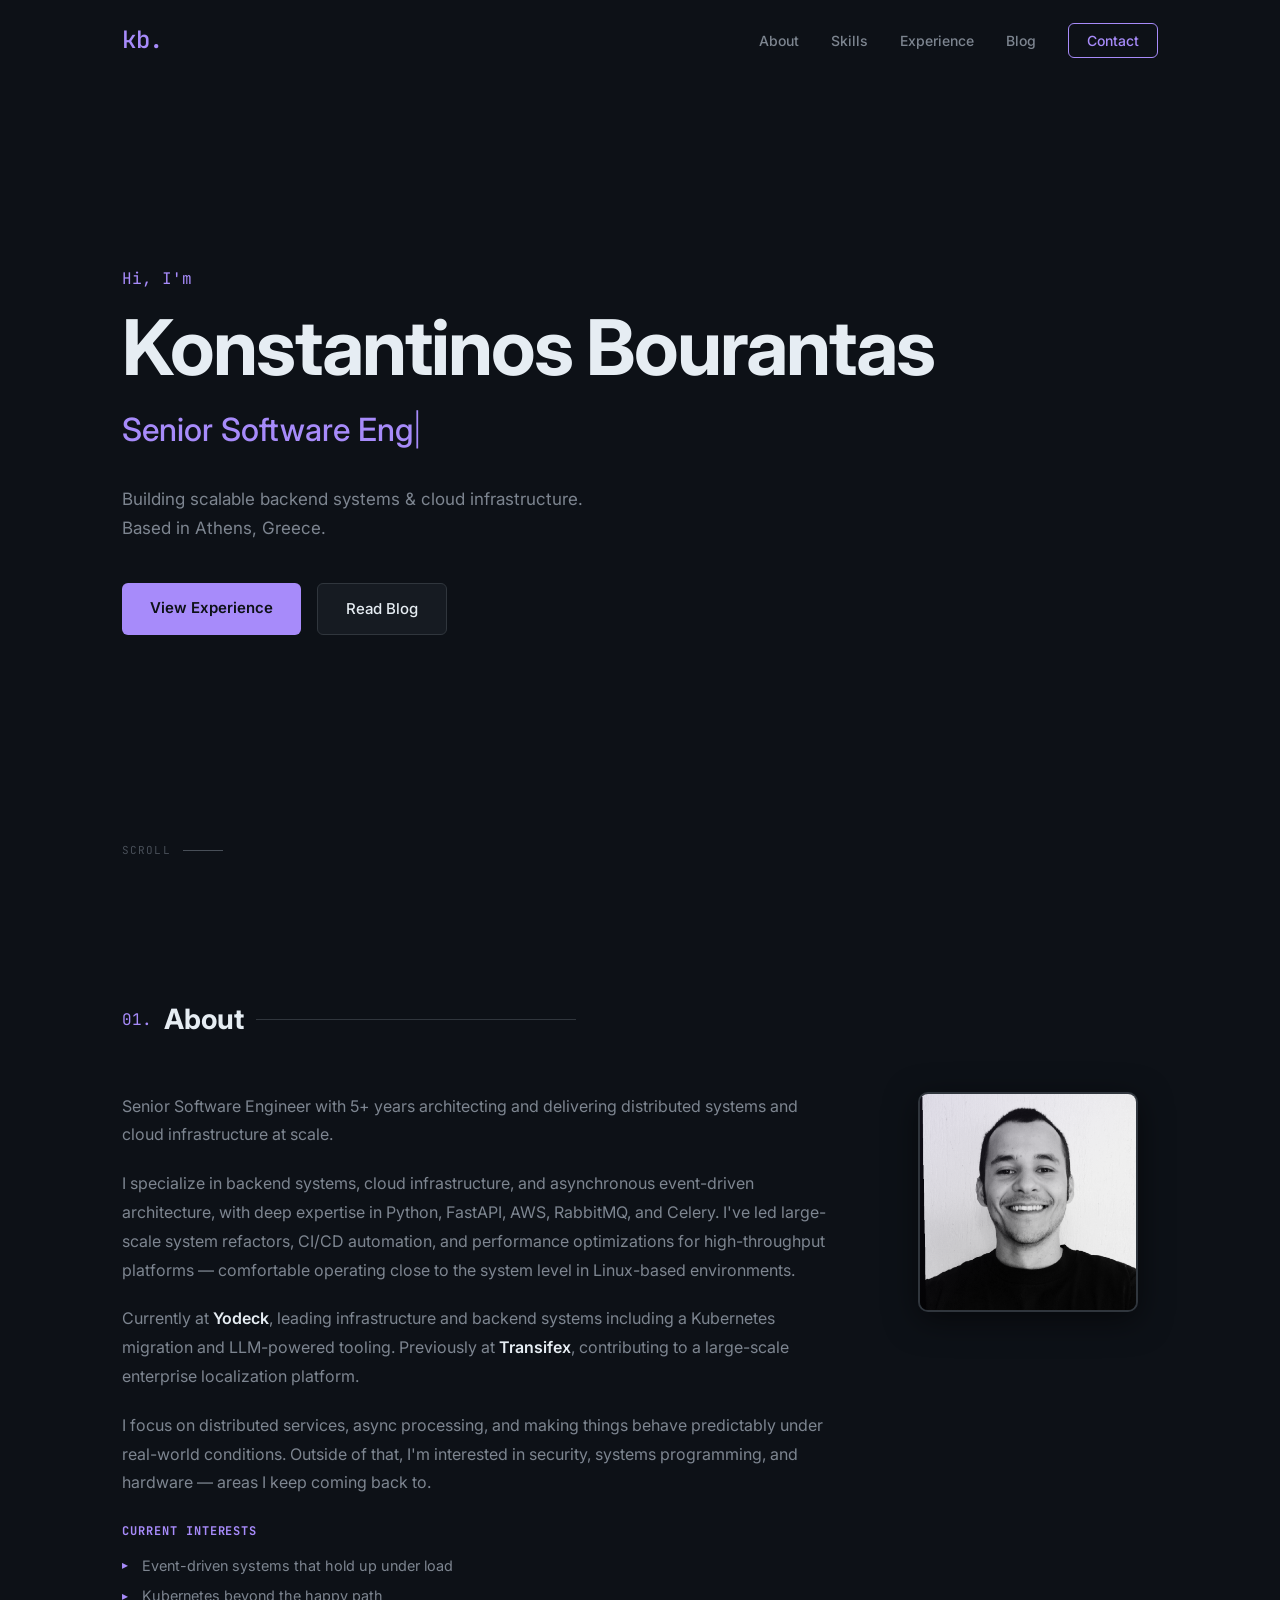
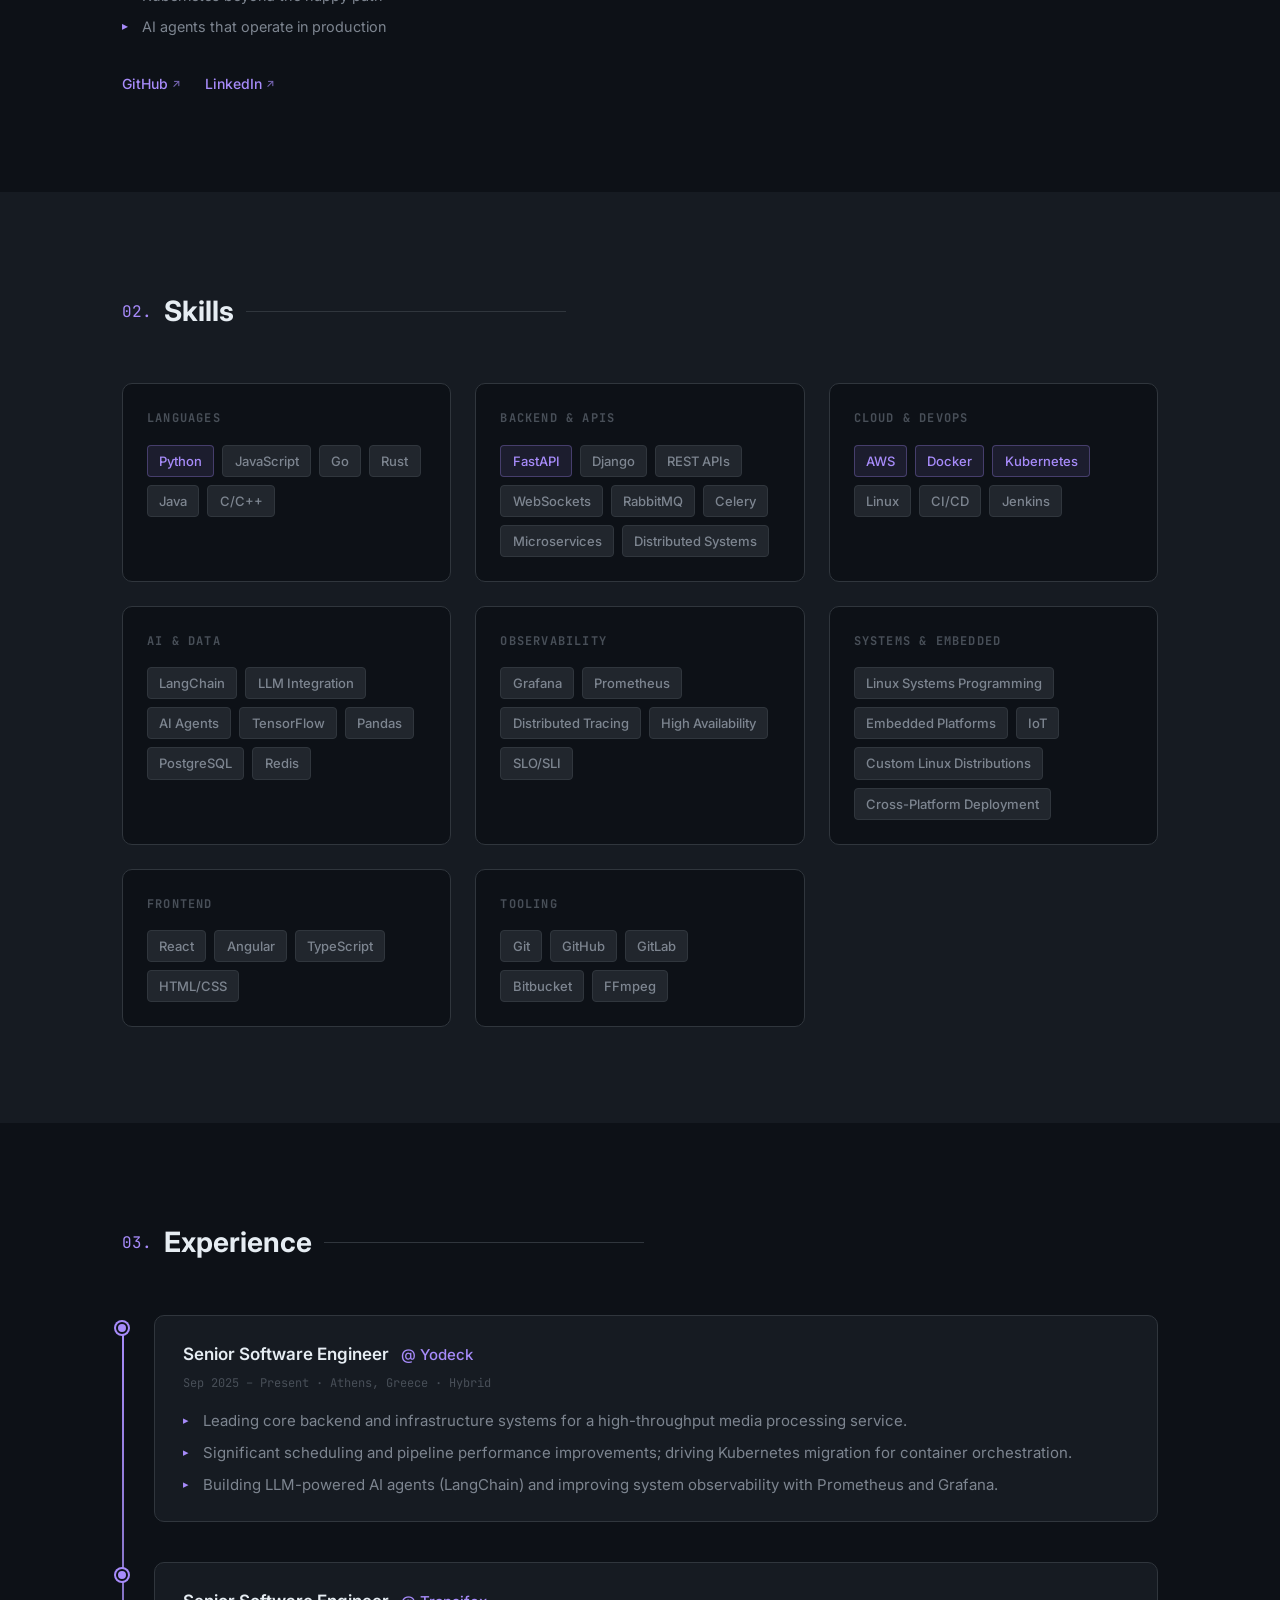
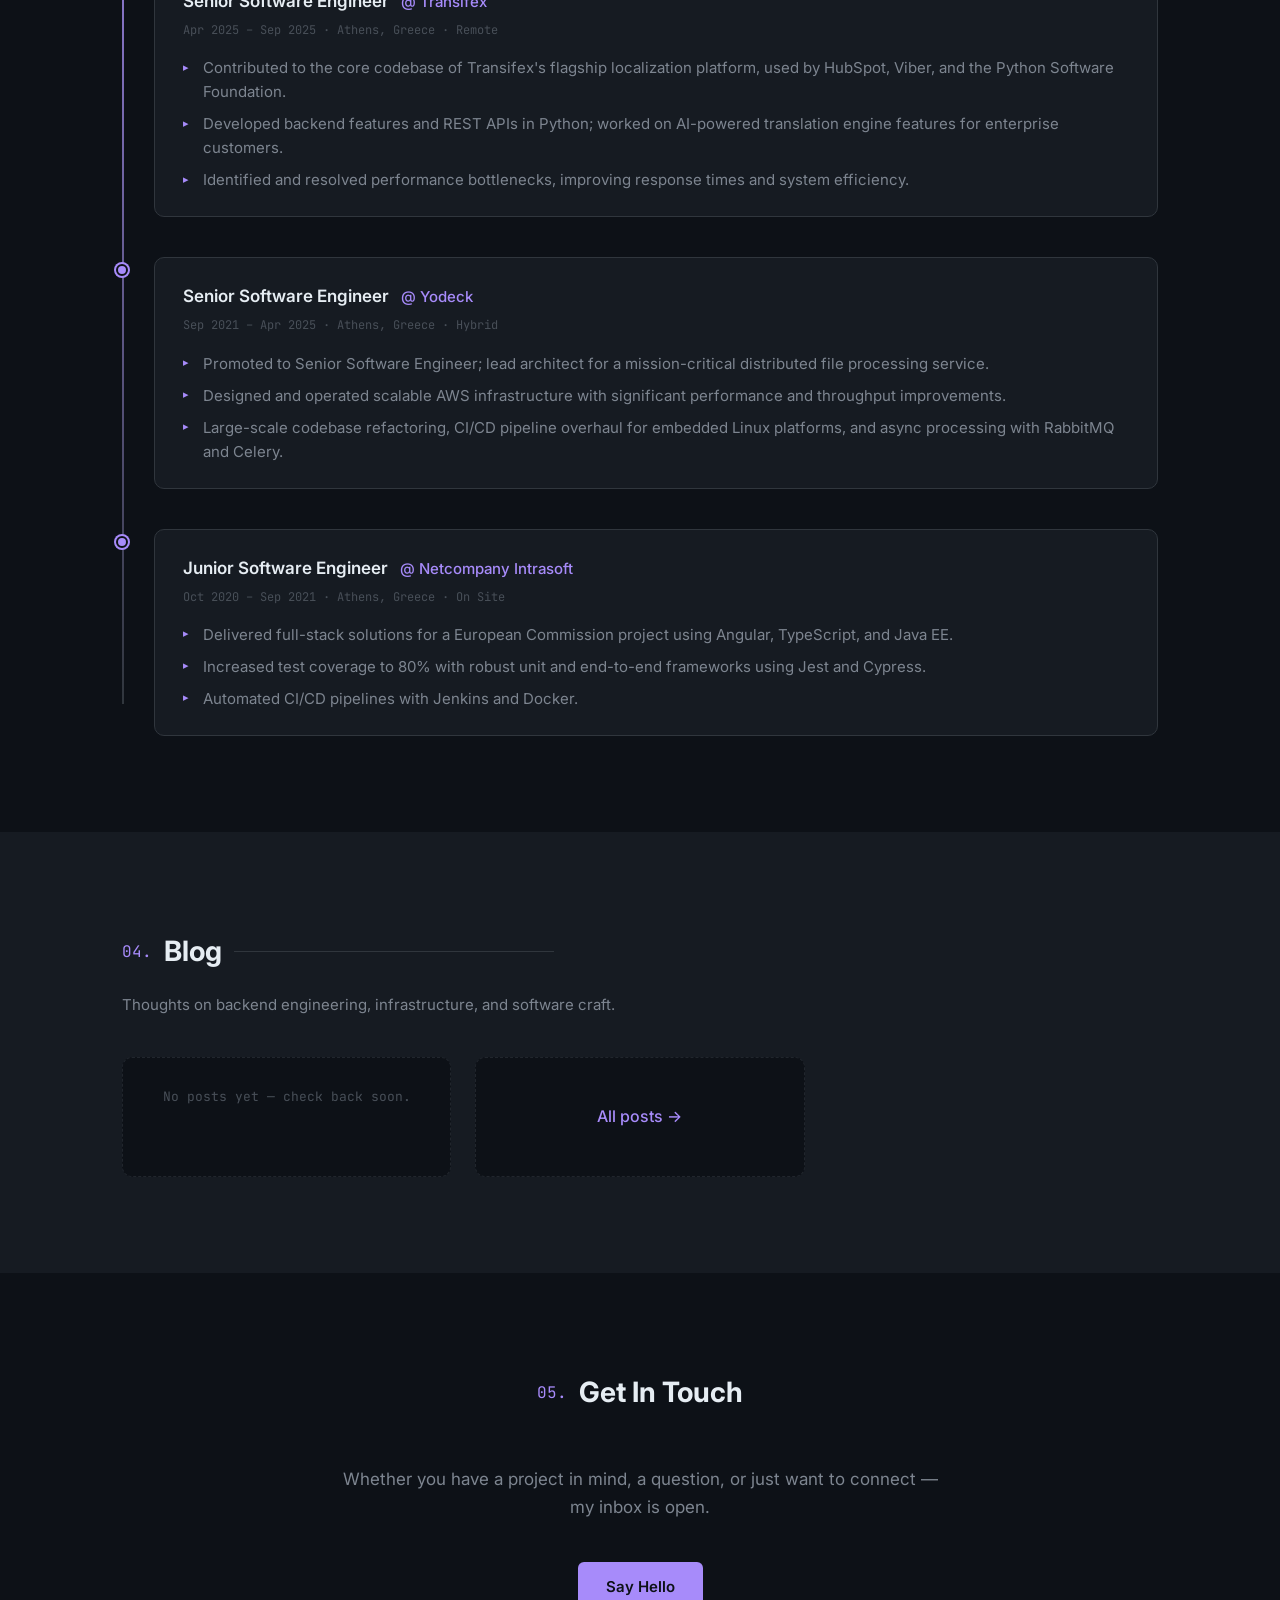
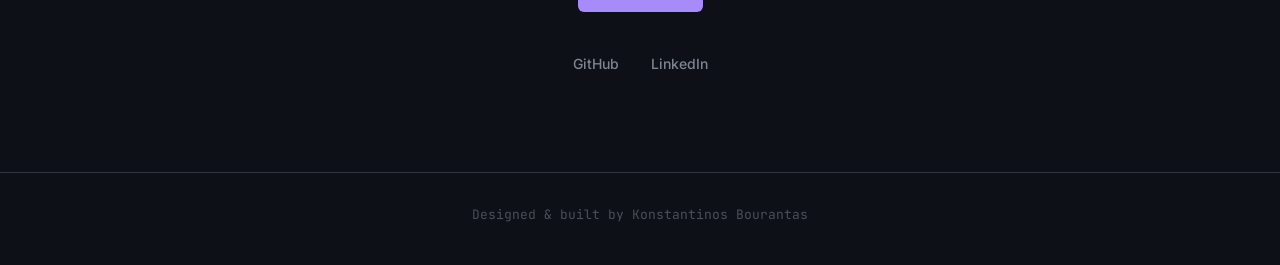
==== commit b223fdb6: "updated work experience" ====
--- a/index.html
+++ b/index.html
@@ -39,8 +39,7 @@
     "email": "kbourantas.cradle921@passmail.net",
     "sameAs": [
       "https://github.com/omnone",
-      "https://www.linkedin.com/in/konstantinos-bourantas-2a6328172/",
-      "https://stackoverflow.com/users/7867026/omn-1"
+      "https://www.linkedin.com/in/konstantinos-bourantas-2a6328172/"
     ],
     "knowsAbout": ["Python", "AWS", "Docker", "Kubernetes", "FastAPI", "Django", "Backend Engineering", "Cloud Infrastructure", "LLMs", "LangChain"]
   }
@@ -97,14 +96,21 @@
       <h2 class="section-title"><span class="title-num">01.</span> About</h2>
       <div class="about-grid">
         <div class="about-text">
-          <p>Senior Software Engineer with 5+ years of experience building scalable, highly available services in production environments.</p>
-          <p>I specialize in backend systems and cloud infrastructure, with deep expertise in Python, AWS, Docker, and Kubernetes. I've led large-scale system refactors, infrastructure automation, and performance optimizations for high-throughput platforms — comfortable operating close to the system level in Linux-based environments.</p>
-          <p>Currently at <strong>Yodeck</strong>, leading mission-critical backend and infrastructure systems. Previously at <strong>Transifex</strong>, contributing to their flagship localization platform used by HubSpot, Viber, and the Python Software Foundation.</p>
+          <p>Senior Software Engineer with 5+ years architecting and delivering distributed systems and cloud infrastructure at scale.</p>
+          <p>I specialize in backend systems, cloud infrastructure, and asynchronous event-driven architecture, with deep expertise in Python, FastAPI, AWS, RabbitMQ, and Celery. I've led large-scale system refactors, CI/CD automation, and performance optimizations for high-throughput platforms — comfortable operating close to the system level in Linux-based environments.</p>
+          <p>Currently at <strong>Yodeck</strong>, leading infrastructure and backend systems including a Kubernetes migration and LLM-powered tooling. Previously at <strong>Transifex</strong>, contributing to a large-scale enterprise localization platform.</p>
+          <p>I focus on distributed services, async processing, and making things behave predictably under real-world conditions. Outside of that, I'm interested in security, systems programming, and hardware — areas I keep coming back to.</p>
+          <div class="about-interests">
+            <h4>Current interests</h4>
+            <ul>
+              <li>Event-driven systems that hold up under load</li>
+              <li>Kubernetes beyond the happy path</li>
+              <li>AI agents that operate in production</li>
+            </ul>
+          </div>
           <div class="about-links">
             <a href="https://github.com/omnone" target="_blank" class="icon-link">GitHub</a>
             <a href="https://www.linkedin.com/in/konstantinos-bourantas-2a6328172/" target="_blank" class="icon-link">LinkedIn</a>
-            <a href="https://stackoverflow.com/users/7867026/omn-1" target="_blank" class="icon-link">Stack Overflow</a>
-            <a href="https://www.hackerrank.com/Omen_1?hr_r=1" target="_blank" class="icon-link">HackerRank</a>
           </div>
         </div>
         <div class="about-image">
@@ -143,6 +149,8 @@
             <span class="tag">WebSockets</span>
             <span class="tag">RabbitMQ</span>
             <span class="tag">Celery</span>
+            <span class="tag">Microservices</span>
+            <span class="tag">Distributed Systems</span>
           </div>
         </div>
 
@@ -159,14 +167,37 @@
         </div>
 
         <div class="skill-category">
-          <h3>Data &amp; Observability</h3>
-          <div class="skill-tags">
+          <h3>AI &amp; Data</h3>
+          <div class="skill-tags">
+            <span class="tag">LangChain</span>
+            <span class="tag">LLM Integration</span>
+            <span class="tag">AI Agents</span>
+            <span class="tag">TensorFlow</span>
+            <span class="tag">Pandas</span>
             <span class="tag">PostgreSQL</span>
             <span class="tag">Redis</span>
+          </div>
+        </div>
+
+        <div class="skill-category">
+          <h3>Observability</h3>
+          <div class="skill-tags">
             <span class="tag">Grafana</span>
             <span class="tag">Prometheus</span>
-            <span class="tag">TensorFlow</span>
-            <span class="tag">LangChain</span>
+            <span class="tag">Distributed Tracing</span>
+            <span class="tag">High Availability</span>
+            <span class="tag">SLO/SLI</span>
+          </div>
+        </div>
+
+        <div class="skill-category">
+          <h3>Systems &amp; Embedded</h3>
+          <div class="skill-tags">
+            <span class="tag">Linux Systems Programming</span>
+            <span class="tag">Embedded Platforms</span>
+            <span class="tag">IoT</span>
+            <span class="tag">Custom Linux Distributions</span>
+            <span class="tag">Cross-Platform Deployment</span>
           </div>
         </div>
 
@@ -209,7 +240,11 @@
               <span class="timeline-company">@ Yodeck</span>
             </div>
             <span class="timeline-date">Sep 2025 – Present · Athens, Greece · Hybrid</span>
-            <p>Rejoined to continue leading mission-critical backend and infrastructure systems.</p>
+            <ul>
+              <li>Leading core backend and infrastructure systems for a high-throughput media processing service.</li>
+              <li>Significant scheduling and pipeline performance improvements; driving Kubernetes migration for container orchestration.</li>
+              <li>Building LLM-powered AI agents (LangChain) and improving system observability with Prometheus and Grafana.</li>
+            </ul>
           </div>
         </div>
 
@@ -225,7 +260,6 @@
               <li>Contributed to the core codebase of Transifex's flagship localization platform, used by HubSpot, Viber, and the Python Software Foundation.</li>
               <li>Developed backend features and REST APIs in Python; worked on AI-powered translation engine features for enterprise customers.</li>
               <li>Identified and resolved performance bottlenecks, improving response times and system efficiency.</li>
-              <li>Participated in architecture discussions, code reviews, and mentorship.</li>
             </ul>
           </div>
         </div>
@@ -239,12 +273,9 @@
             </div>
             <span class="timeline-date">Sep 2021 – Apr 2025 · Athens, Greece · Hybrid</span>
             <ul>
-              <li>Promoted from Software Engineer (Sep 2024) for exceptional contributions to core systems and backend architecture.</li>
-              <li>Lead developer and architect for a distributed file conversion system processing 20K+ files/day with 99.99% uptime.</li>
-              <li>Orchestrated scalable AWS infrastructure (EC2, ECS, SQS, ASG, RDS) enabling 90% faster file conversions.</li>
-              <li>Refactored over 90% of the codebase, drastically improving maintainability and reducing technical debt.</li>
-              <li>Overhauled deployment workflows for custom Linux distributions, cutting build times by 40%.</li>
-              <li>Piloted internal tooling reducing developer environment setup time by 80%.</li>
+              <li>Promoted to Senior Software Engineer; lead architect for a mission-critical distributed file processing service.</li>
+              <li>Designed and operated scalable AWS infrastructure with significant performance and throughput improvements.</li>
+              <li>Large-scale codebase refactoring, CI/CD pipeline overhaul for embedded Linux platforms, and async processing with RabbitMQ and Celery.</li>
             </ul>
           </div>
         </div>
@@ -299,8 +330,6 @@
         <div class="social-row">
           <a href="https://github.com/omnone" target="_blank">GitHub</a>
           <a href="https://www.linkedin.com/in/konstantinos-bourantas-2a6328172/" target="_blank">LinkedIn</a>
-          <a href="https://stackoverflow.com/users/7867026/omn-1" target="_blank">Stack Overflow</a>
-          <a href="https://www.hackerrank.com/Omen_1?hr_r=1" target="_blank">HackerRank</a>
         </div>
       </div>
     </div>
--- a/assets/css/style.css
+++ b/assets/css/style.css
@@ -322,6 +322,44 @@
 
 .about-text strong { color: var(--text-primary); font-weight: 600; }
 
+.about-interests {
+  margin-top: 1.5rem;
+}
+
+.about-interests h4 {
+  font-size: 0.75rem;
+  font-family: var(--font-mono);
+  text-transform: uppercase;
+  letter-spacing: 0.08em;
+  color: var(--accent);
+  margin-bottom: 0.75rem;
+}
+
+.about-interests ul {
+  list-style: none;
+  padding: 0;
+  margin: 0;
+  display: flex;
+  flex-direction: column;
+  gap: 0.4rem;
+}
+
+.about-interests ul li {
+  font-size: 0.9rem;
+  color: var(--text-secondary);
+  padding-left: 1.25rem;
+  position: relative;
+}
+
+.about-interests ul li::before {
+  content: '▸';
+  position: absolute;
+  left: 0;
+  color: var(--accent);
+  font-size: 0.75rem;
+  top: 0.1em;
+}
+
 .about-links {
   display: flex;
   gap: 1.5rem;
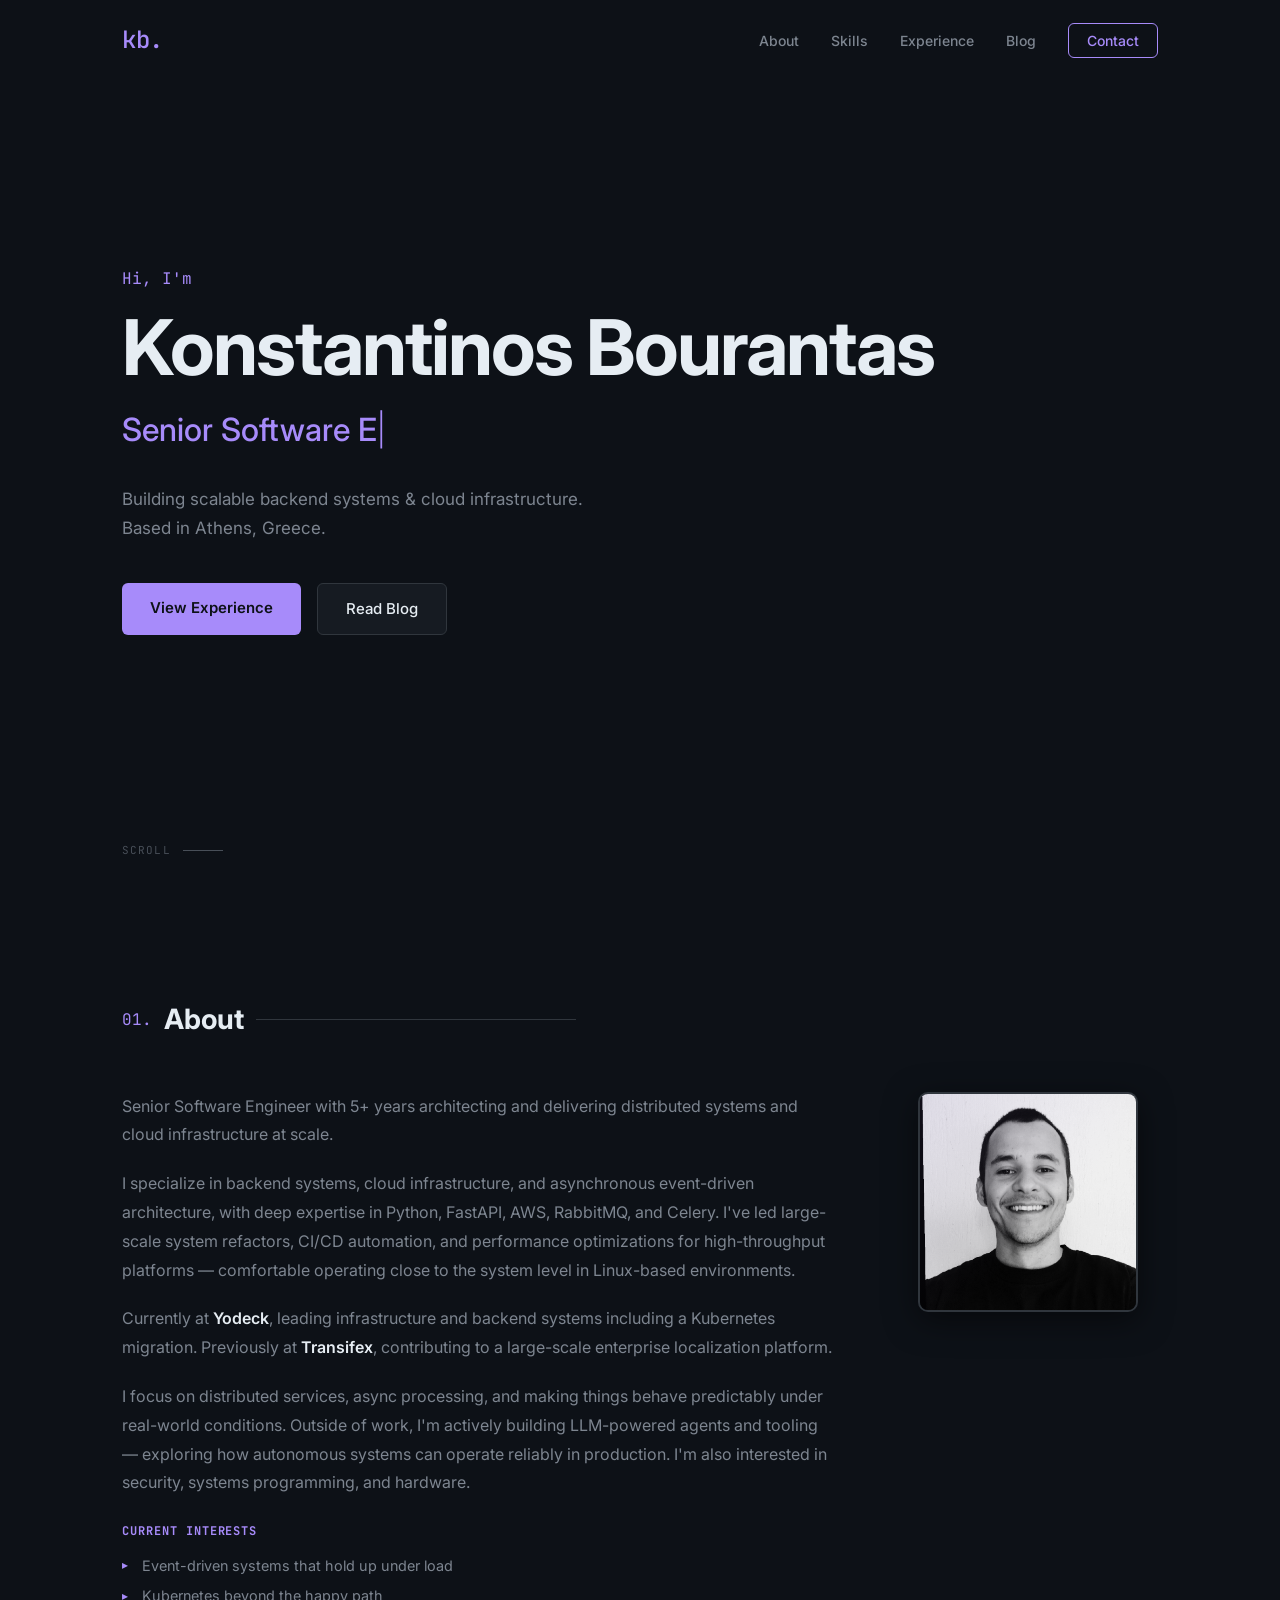
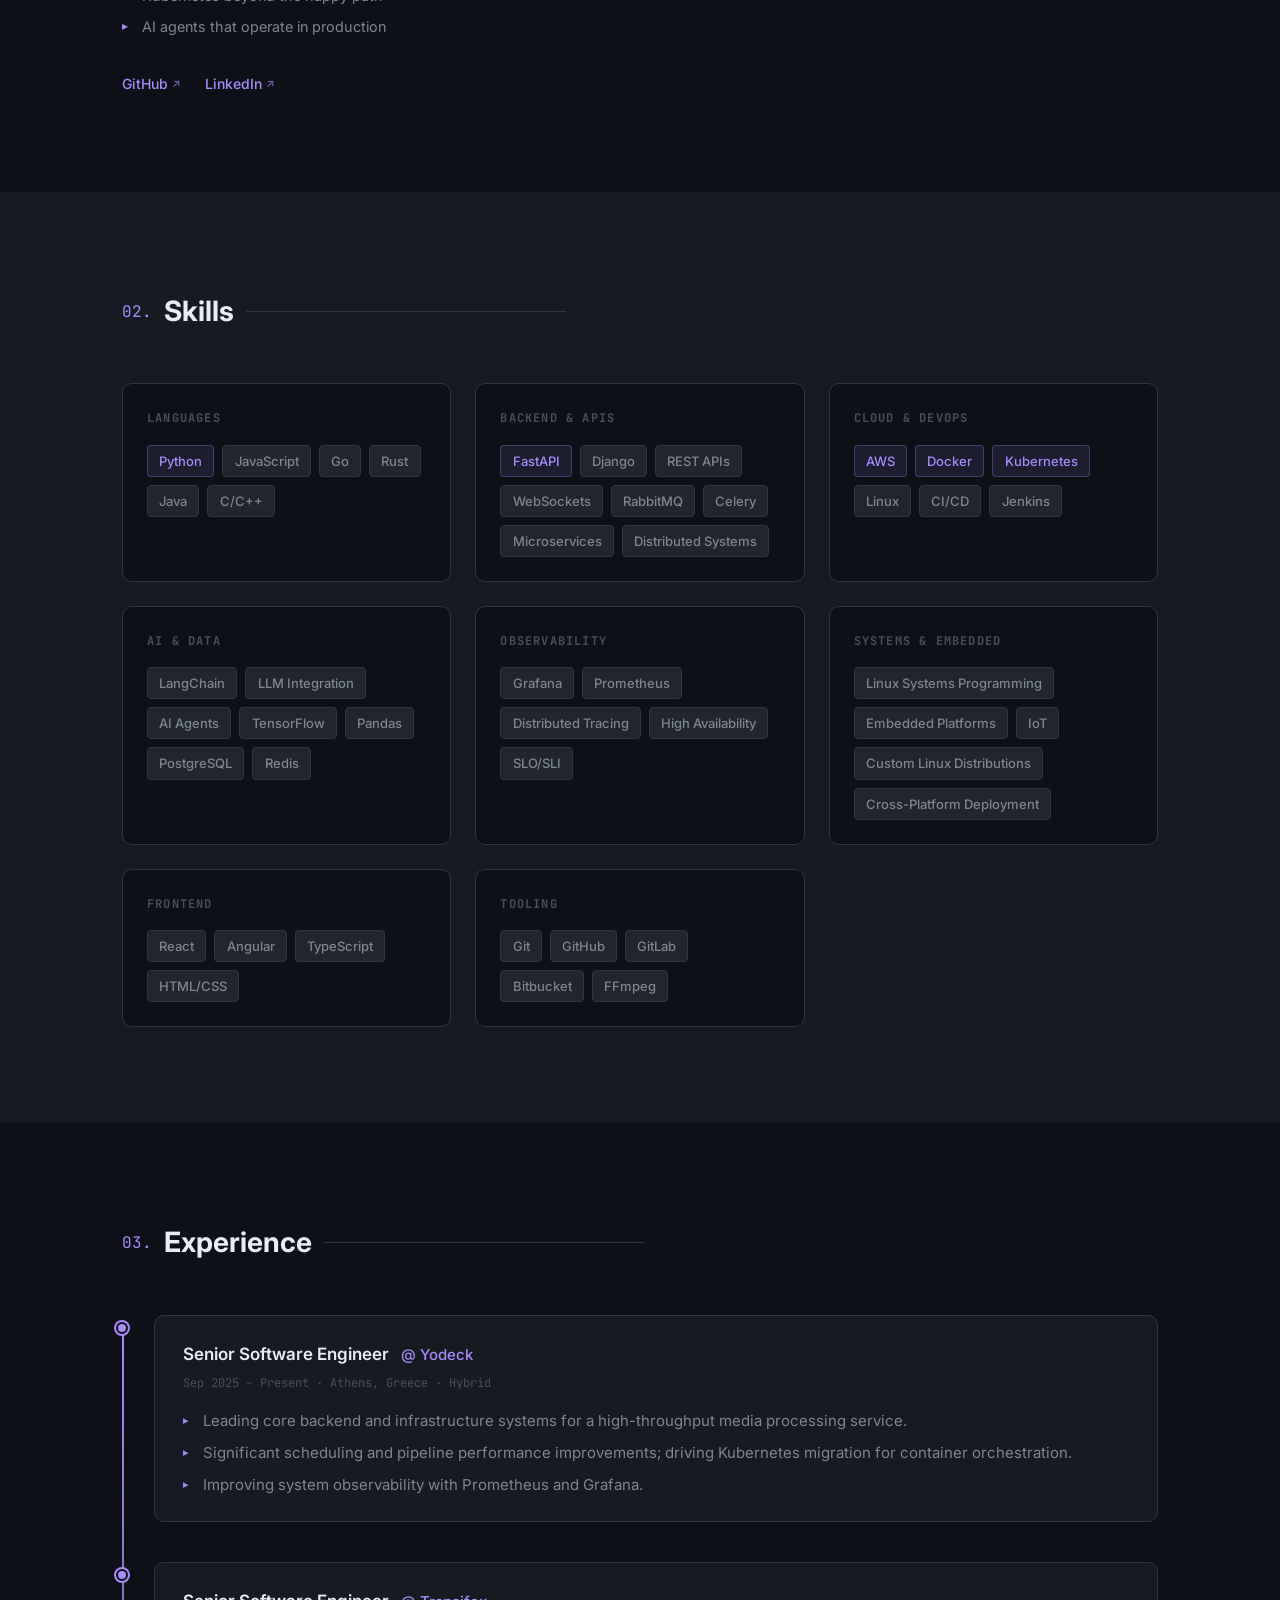
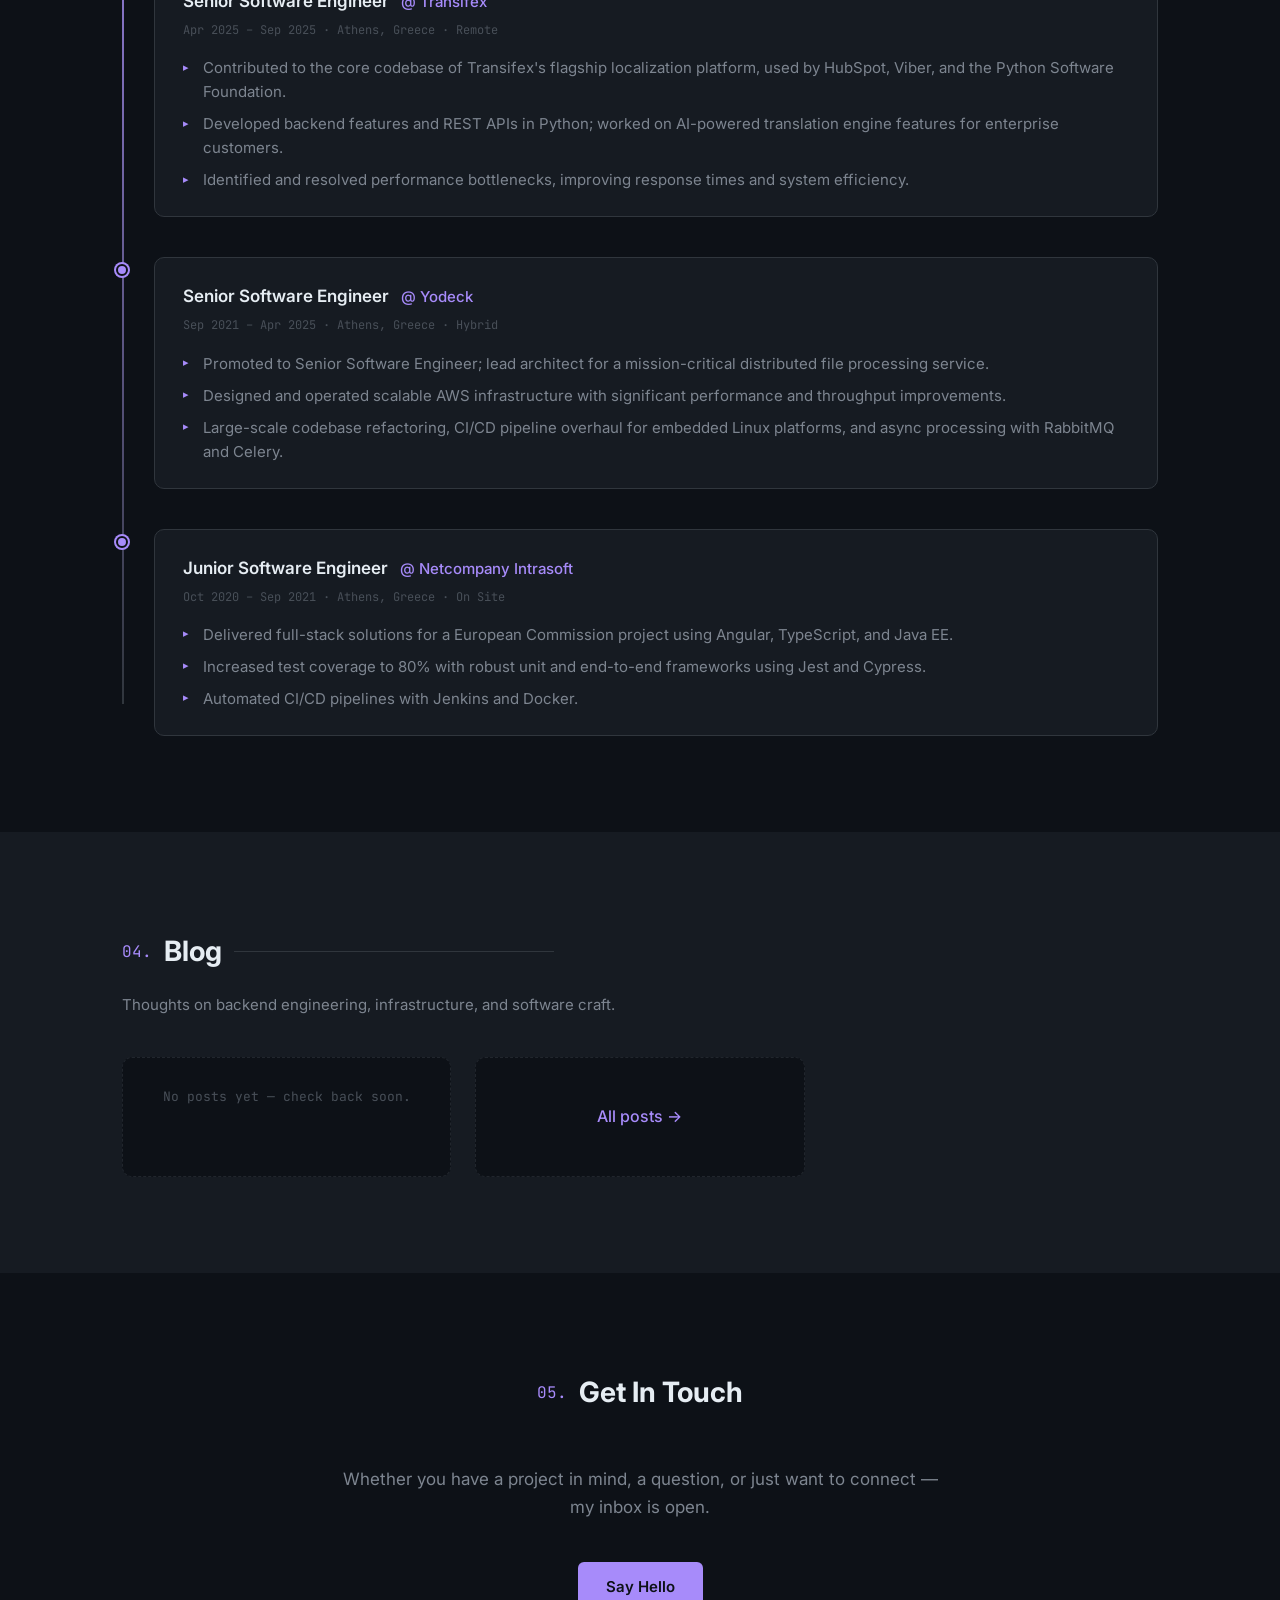
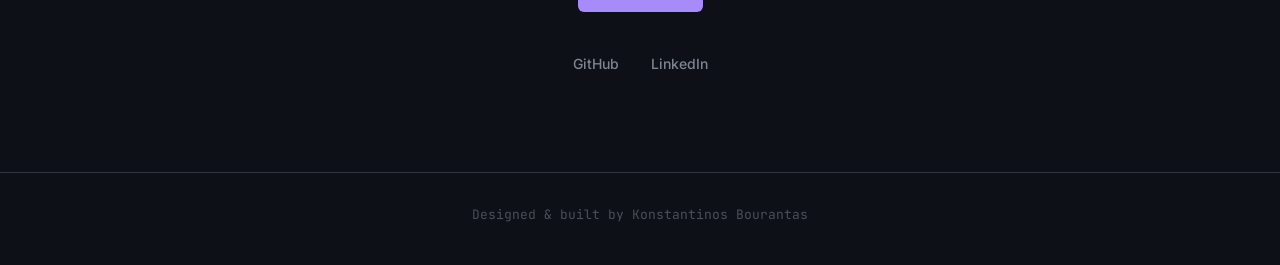
==== commit c62fee00: "updated bio" ====
--- a/index.html
+++ b/index.html
@@ -98,8 +98,8 @@
         <div class="about-text">
           <p>Senior Software Engineer with 5+ years architecting and delivering distributed systems and cloud infrastructure at scale.</p>
           <p>I specialize in backend systems, cloud infrastructure, and asynchronous event-driven architecture, with deep expertise in Python, FastAPI, AWS, RabbitMQ, and Celery. I've led large-scale system refactors, CI/CD automation, and performance optimizations for high-throughput platforms — comfortable operating close to the system level in Linux-based environments.</p>
-          <p>Currently at <strong>Yodeck</strong>, leading infrastructure and backend systems including a Kubernetes migration and LLM-powered tooling. Previously at <strong>Transifex</strong>, contributing to a large-scale enterprise localization platform.</p>
-          <p>I focus on distributed services, async processing, and making things behave predictably under real-world conditions. Outside of that, I'm interested in security, systems programming, and hardware — areas I keep coming back to.</p>
+          <p>Currently at <strong>Yodeck</strong>, leading infrastructure and backend systems including a Kubernetes migration. Previously at <strong>Transifex</strong>, contributing to a large-scale enterprise localization platform.</p>
+          <p>I focus on distributed services, async processing, and making things behave predictably under real-world conditions. Outside of work, I'm actively building LLM-powered agents and tooling — exploring how autonomous systems can operate reliably in production. I'm also interested in security, systems programming, and hardware.</p>
           <div class="about-interests">
             <h4>Current interests</h4>
             <ul>
@@ -243,7 +243,7 @@
             <ul>
               <li>Leading core backend and infrastructure systems for a high-throughput media processing service.</li>
               <li>Significant scheduling and pipeline performance improvements; driving Kubernetes migration for container orchestration.</li>
-              <li>Building LLM-powered AI agents (LangChain) and improving system observability with Prometheus and Grafana.</li>
+              <li>Improving system observability with Prometheus and Grafana.</li>
             </ul>
           </div>
         </div>
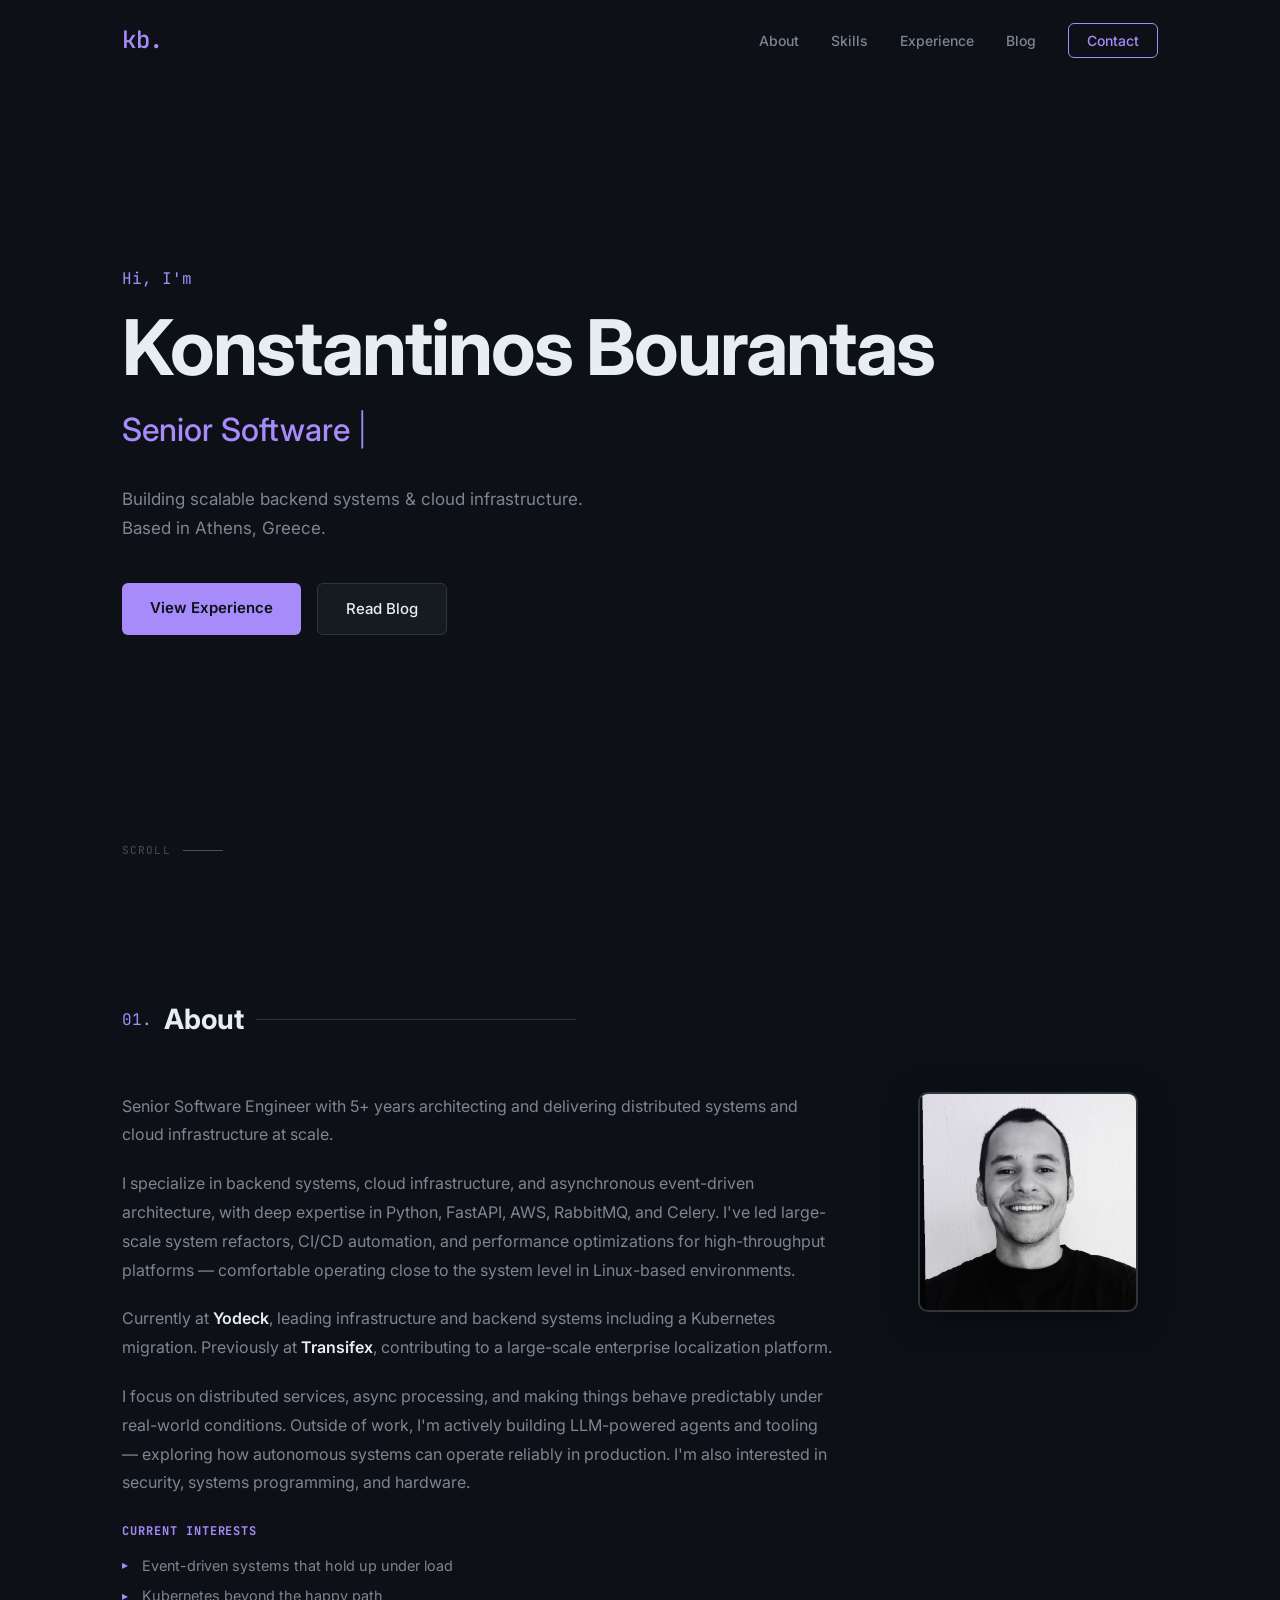
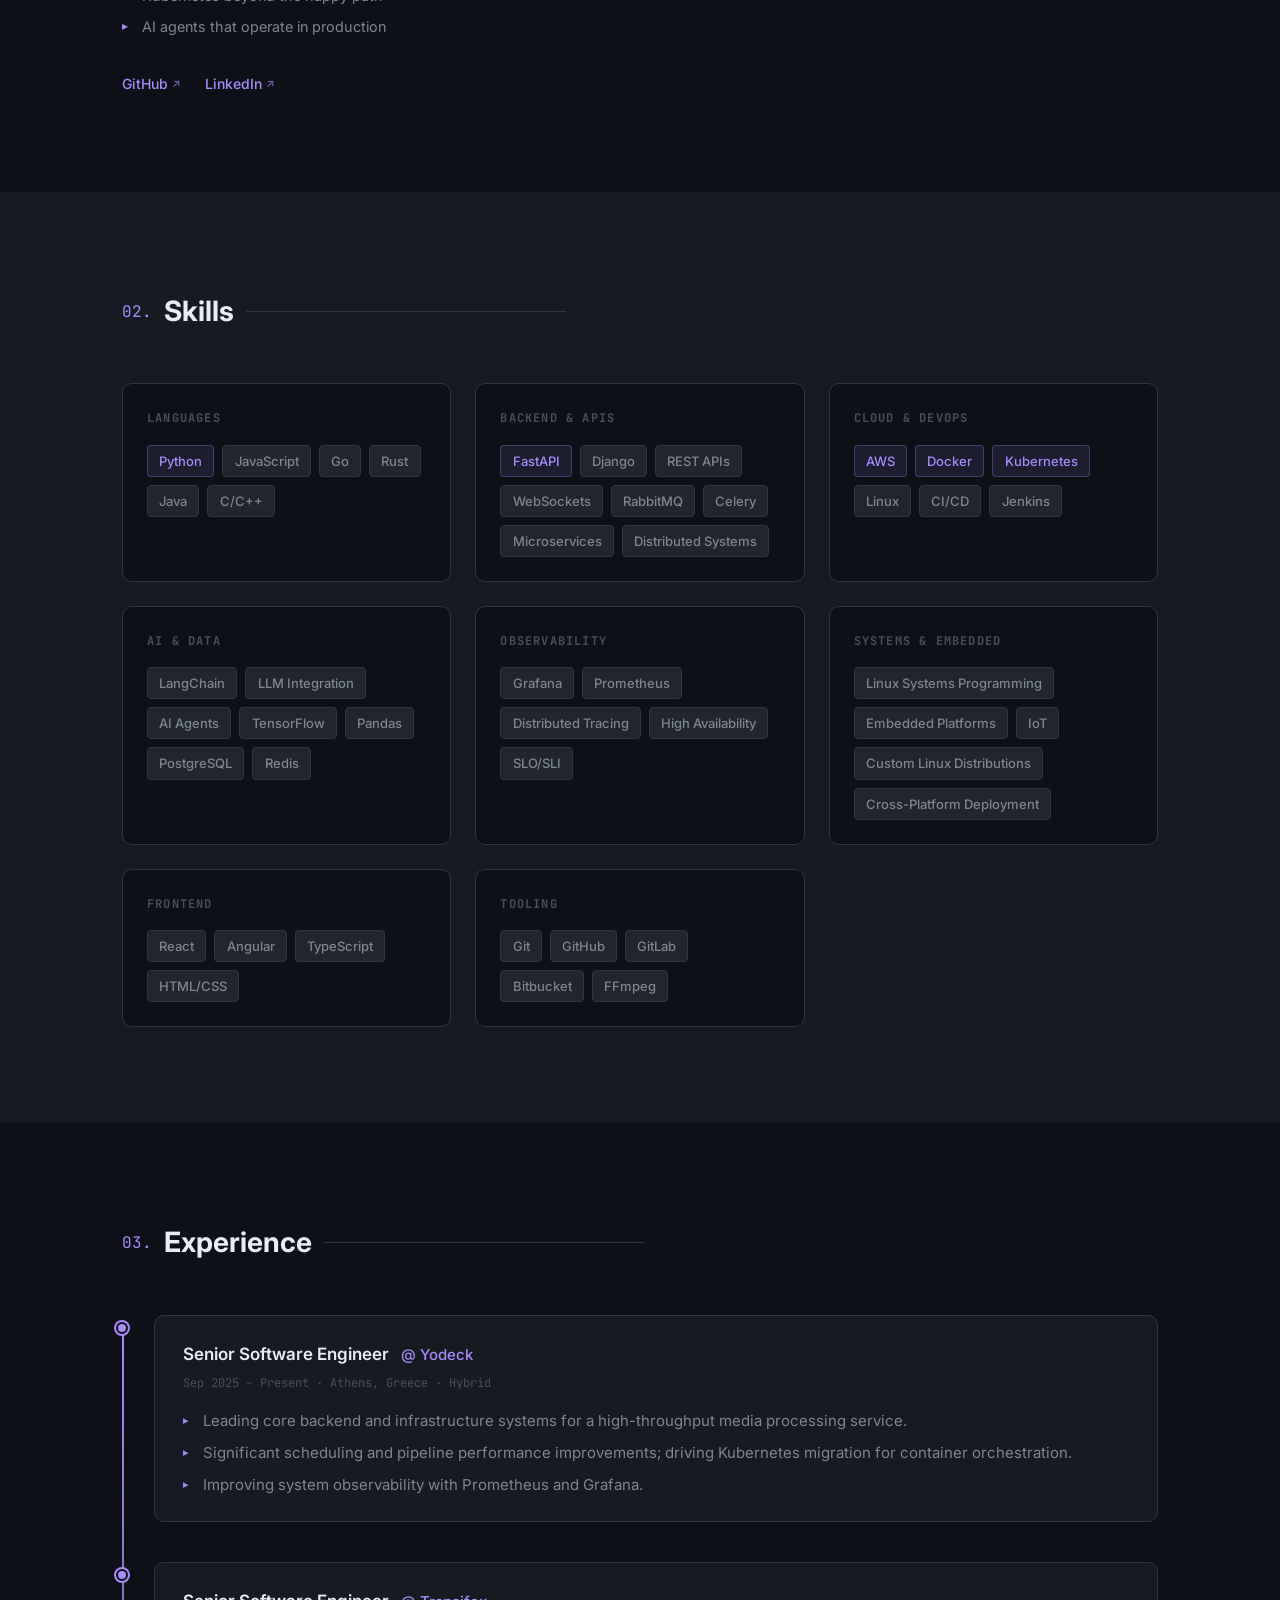
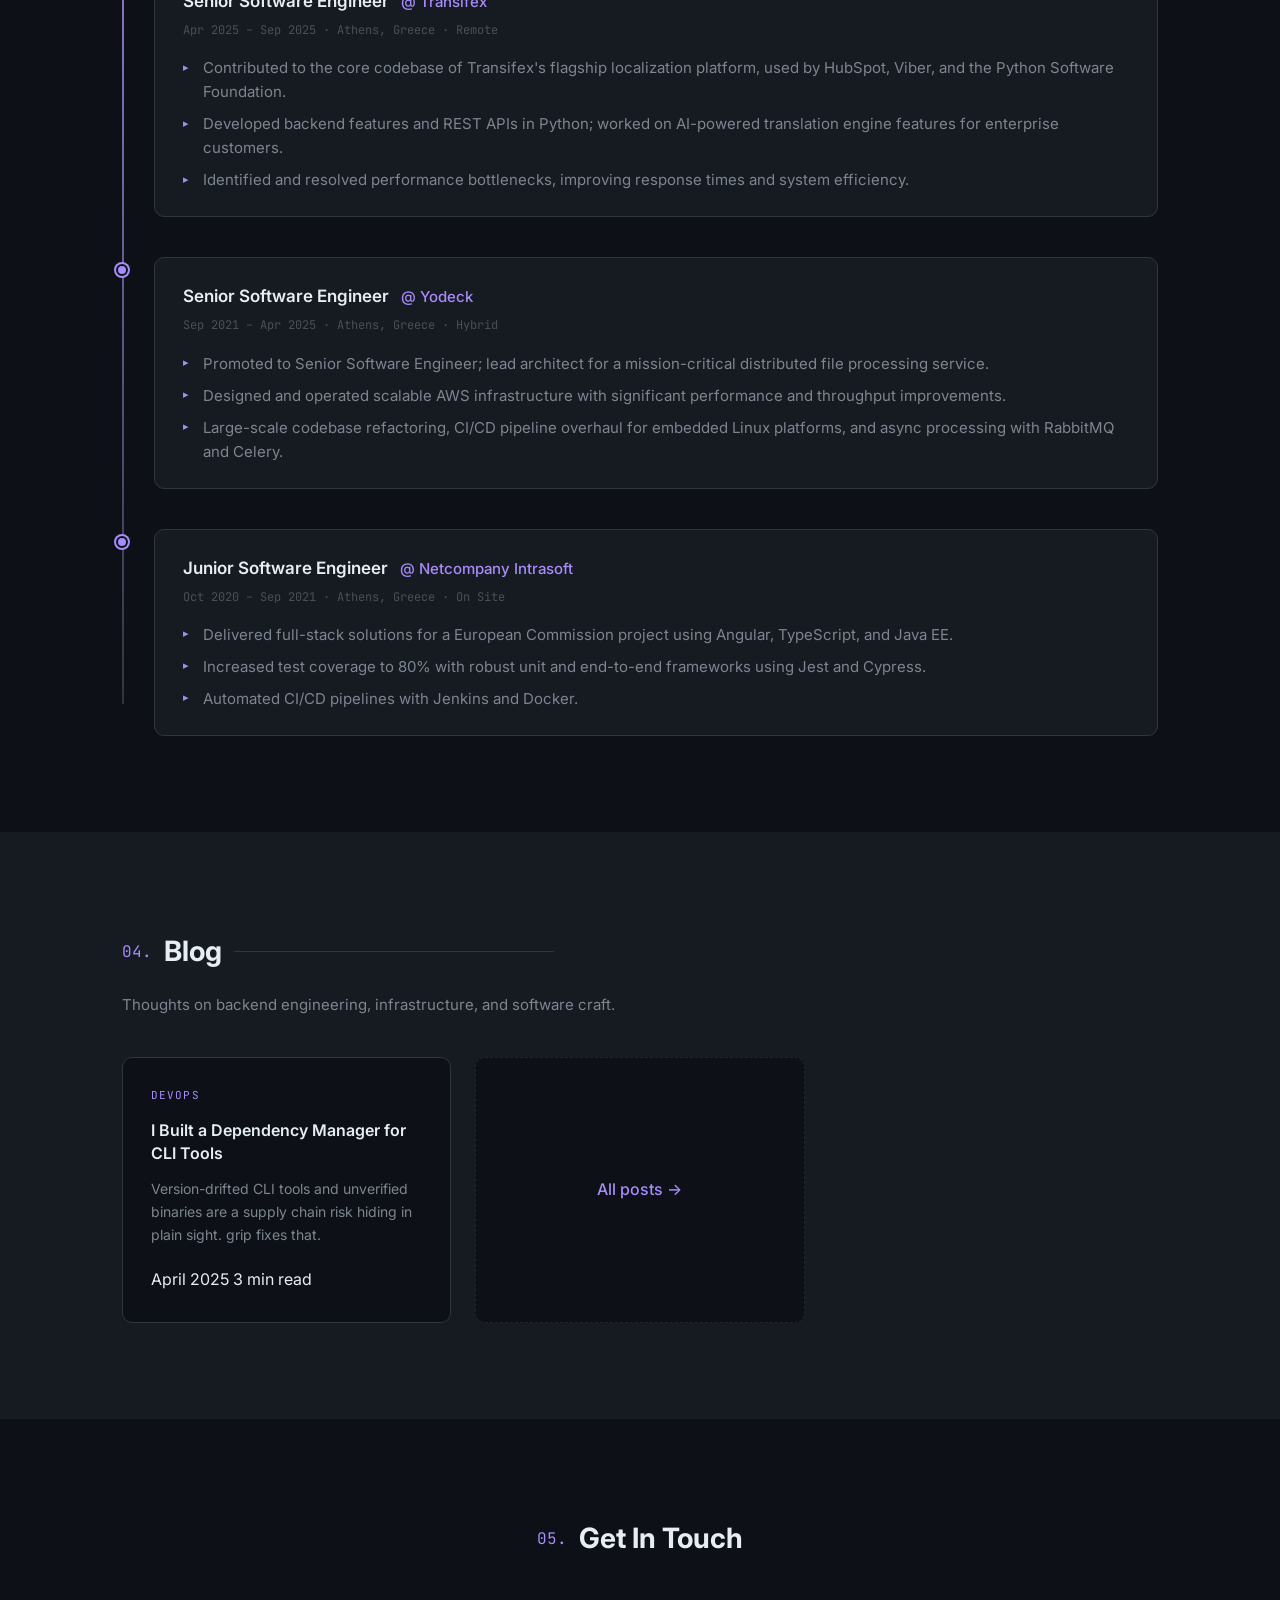
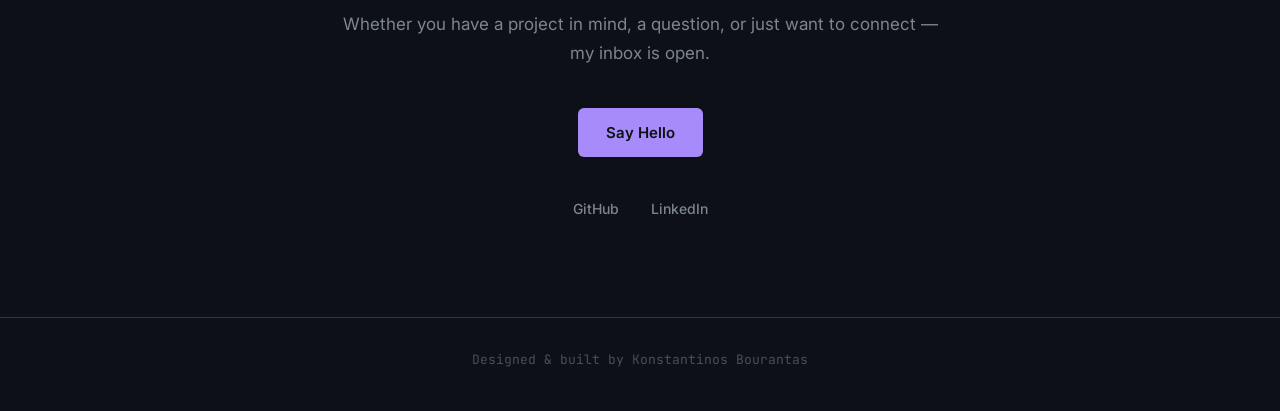
==== commit d41a97ad: "add article grip" ====
--- a/index.html
+++ b/index.html
@@ -308,9 +308,15 @@
       <!-- When you publish posts, add .blog-card entries here (same as blog/index.html) -->
       <div class="blog-grid">
 
-        <div class="blog-card" style="cursor: default; justify-content: center; align-items: center; min-height: 120px; border-style: dashed; border-color: var(--surface-2);">
-          <p style="font-family: var(--font-mono); font-size: 0.8125rem; color: var(--text-muted); text-align: center;">No posts yet — check back soon.</p>
-        </div>
+        <a href="blog/posts/grip-cli-dependency-manager.html" class="blog-card">
+          <span class="blog-tag">DevOps</span>
+          <h3>I Built a Dependency Manager for CLI Tools</h3>
+          <p>Version-drifted CLI tools and unverified binaries are a supply chain risk hiding in plain sight. grip fixes that.</p>
+          <div class="card-meta">
+            <span>April 2025</span>
+            <span>3 min read</span>
+          </div>
+        </a>
 
         <a href="blog/index.html" class="blog-card blog-card-more">
           <span class="more-label">All posts →</span>
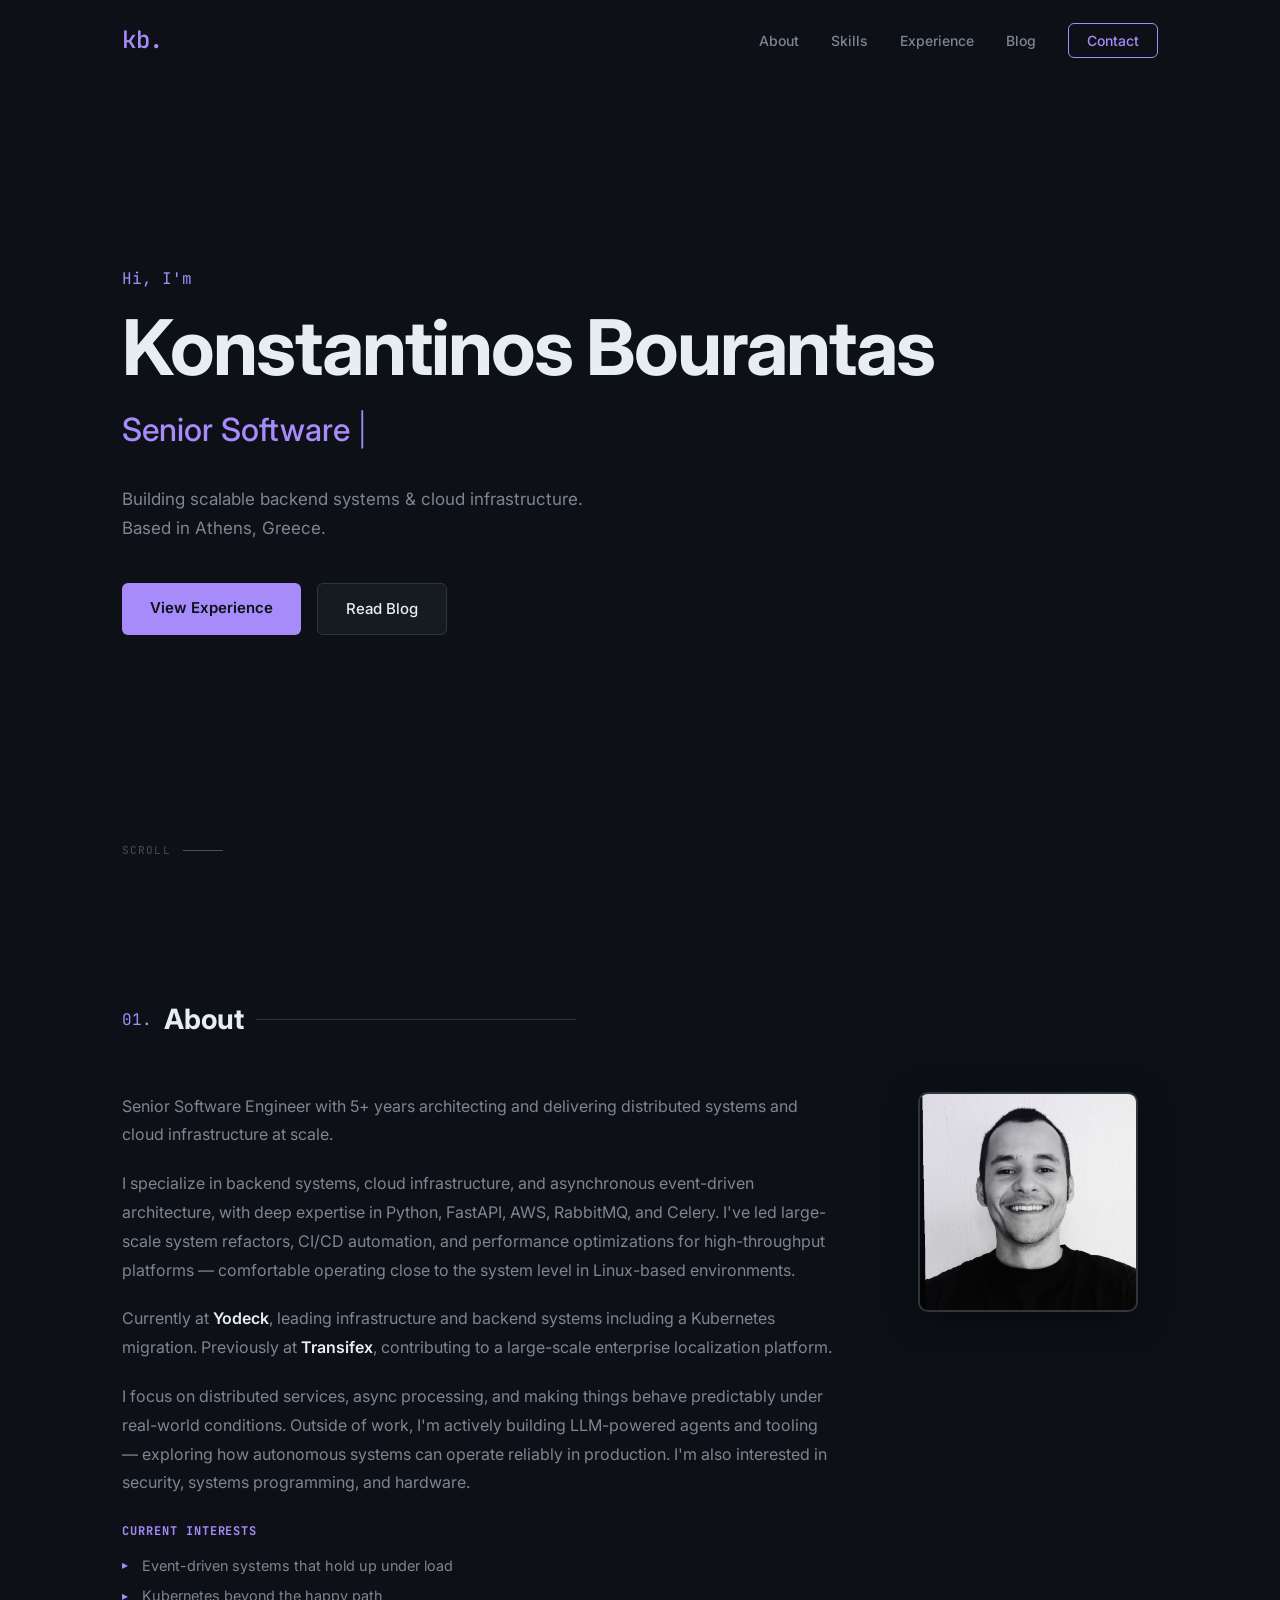
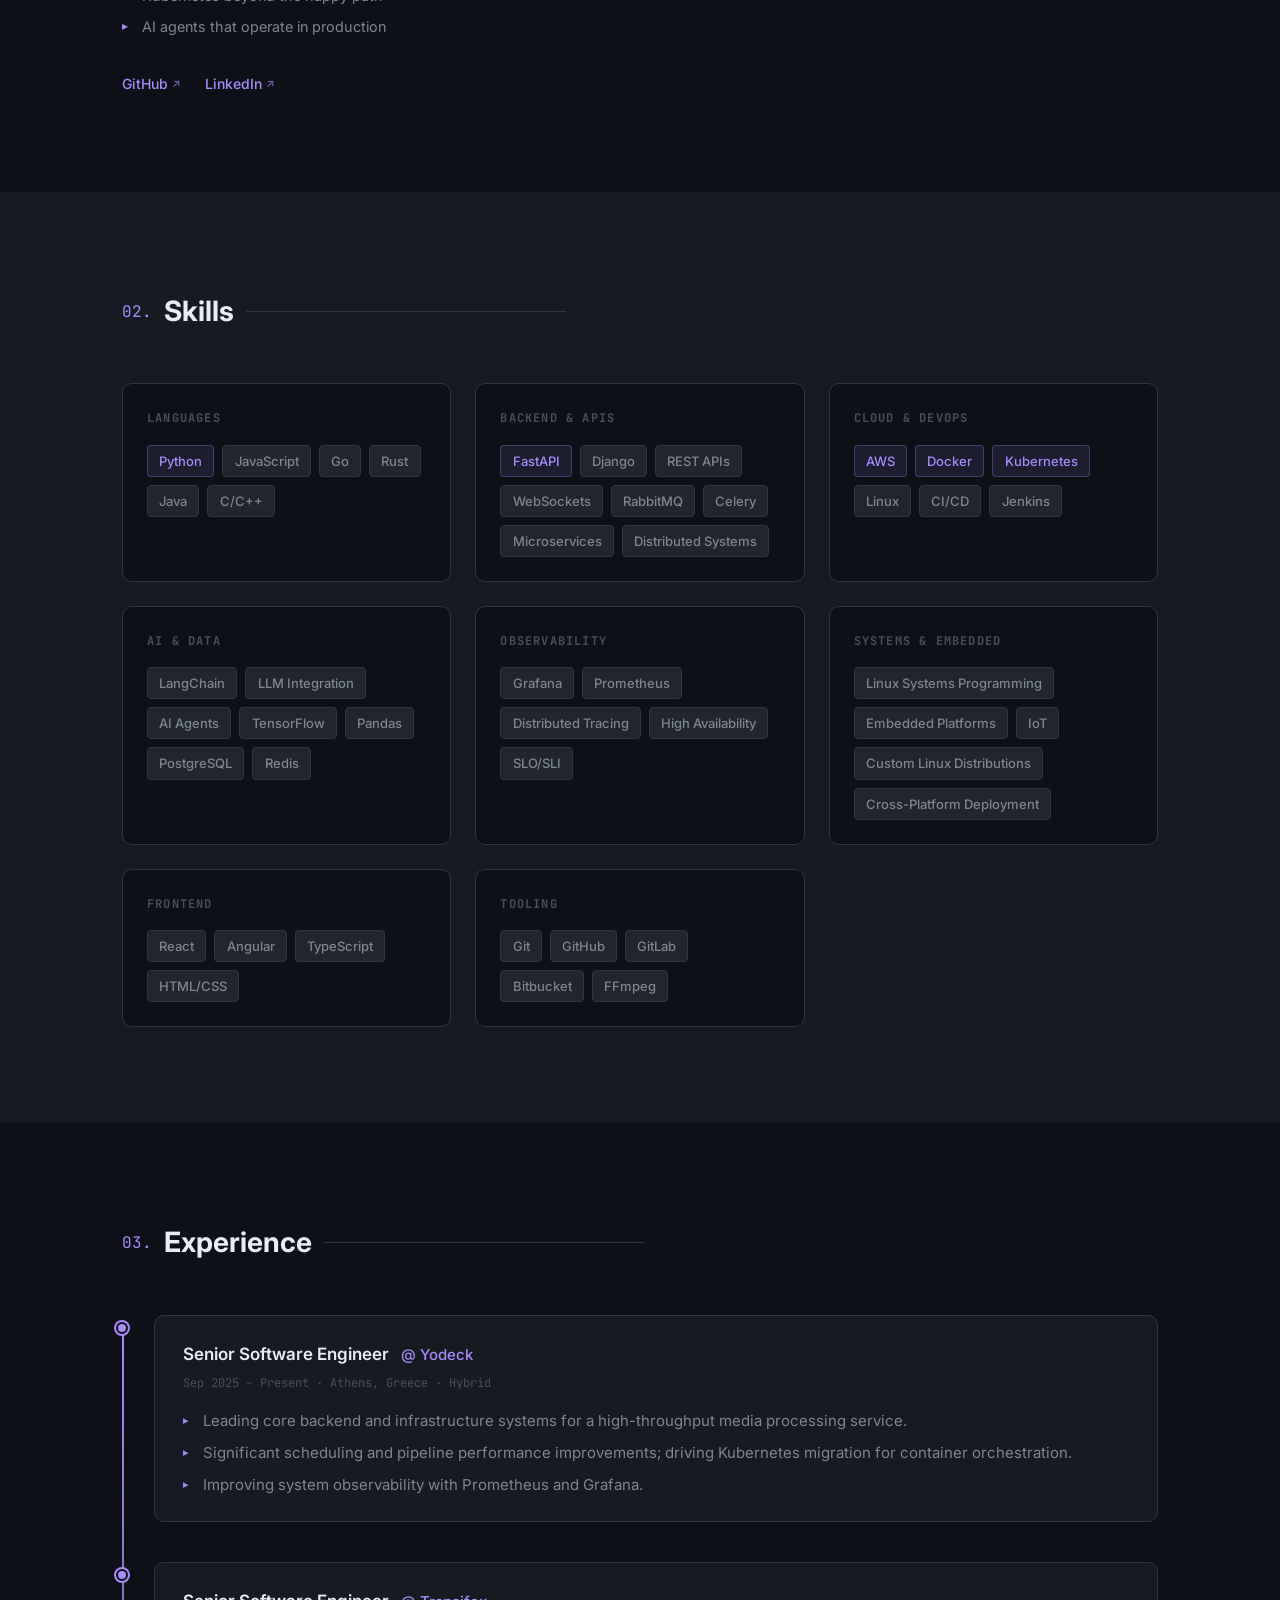
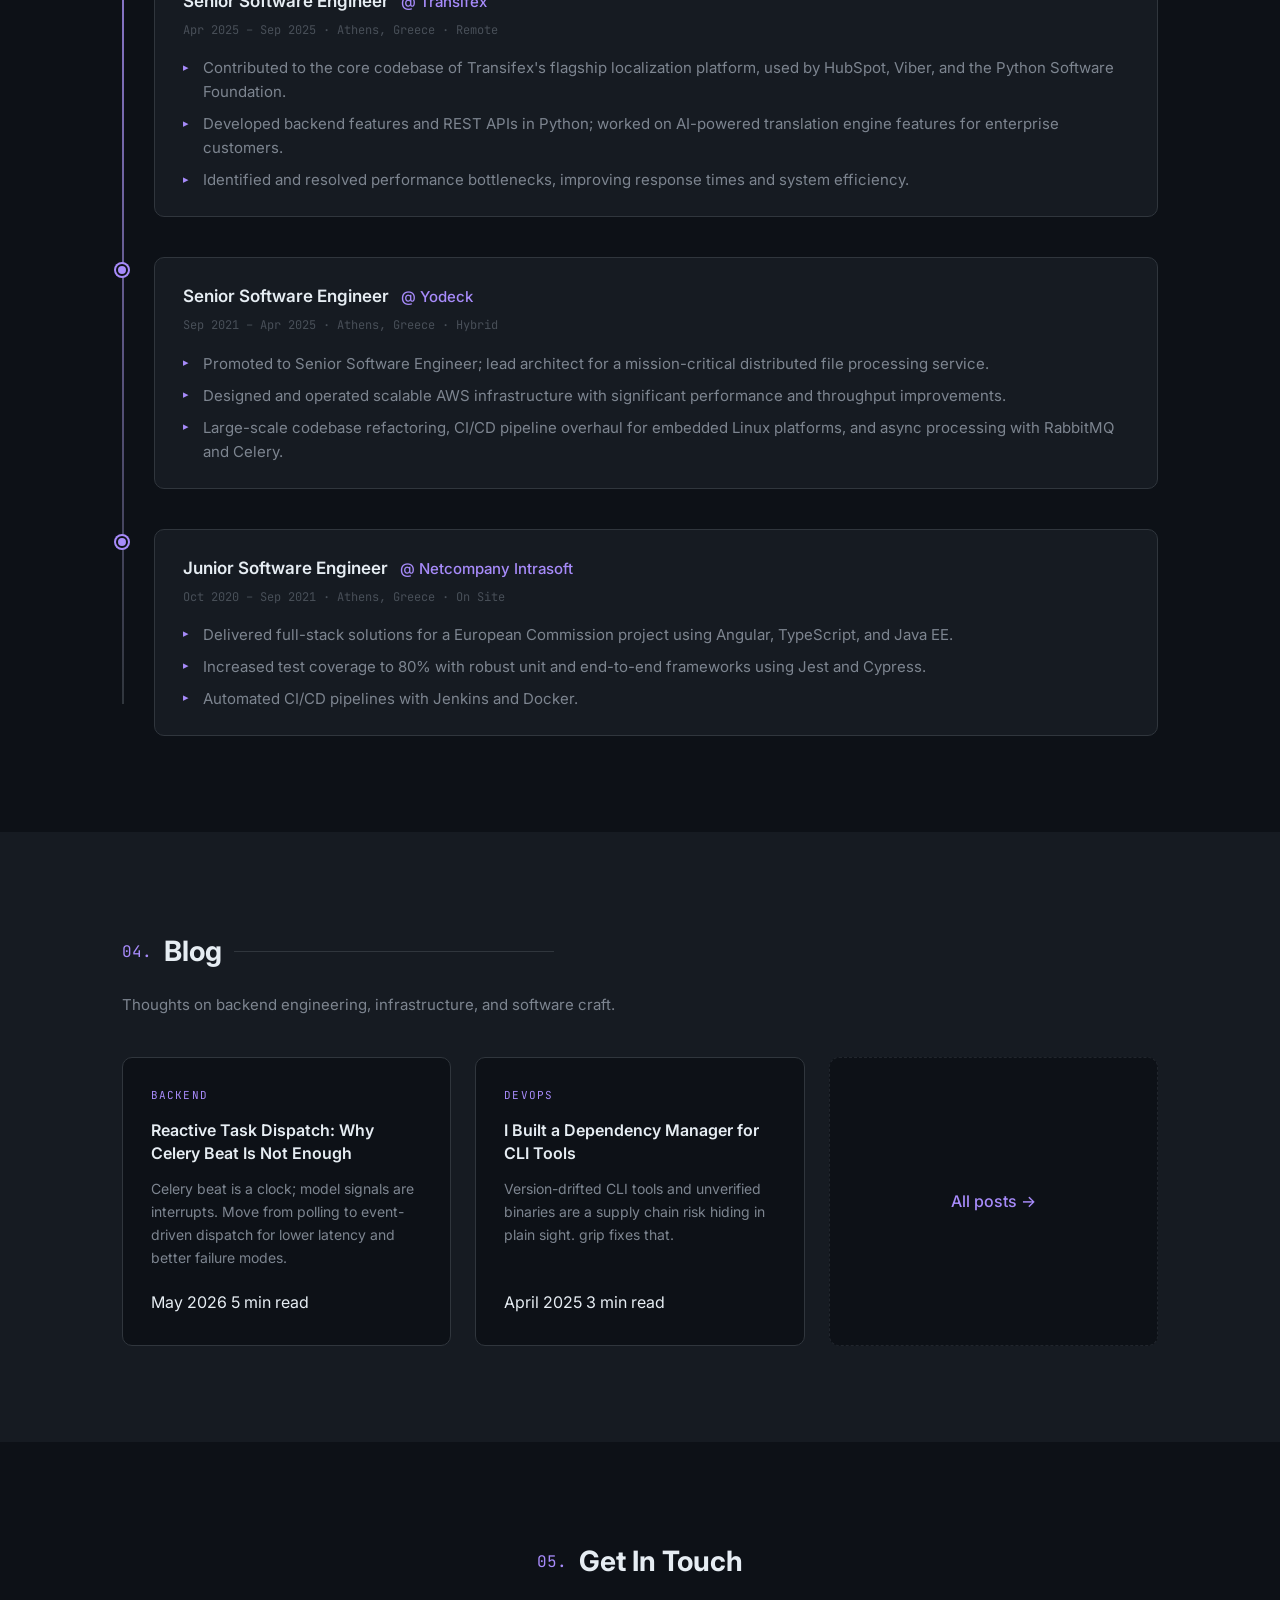
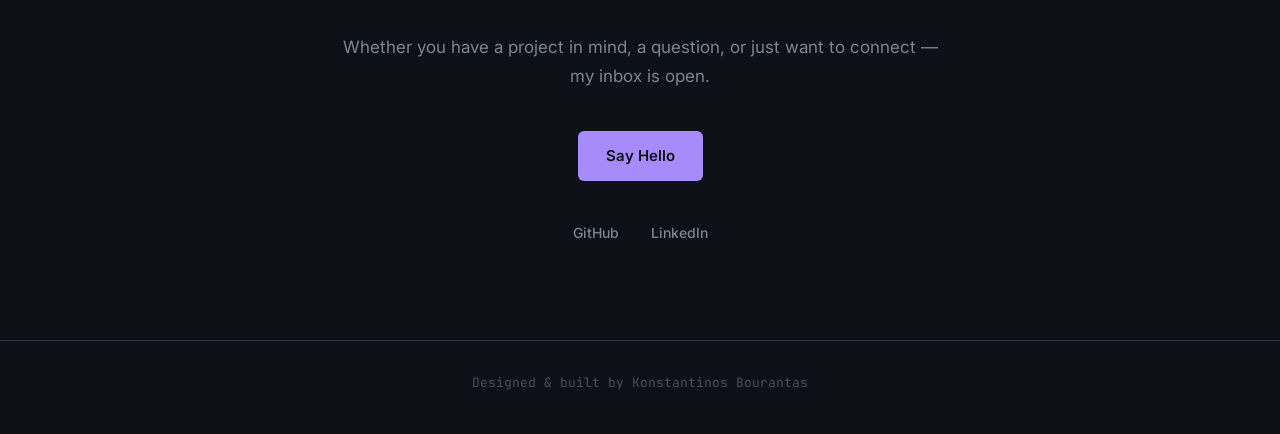
==== commit 099b387a: "celery beat post" ====
--- a/index.html
+++ b/index.html
@@ -308,6 +308,16 @@
       <!-- When you publish posts, add .blog-card entries here (same as blog/index.html) -->
       <div class="blog-grid">
 
+        <a href="blog/posts/reactive-task-dispatch.html" class="blog-card">
+          <span class="blog-tag">Backend</span>
+          <h3>Reactive Task Dispatch: Why Celery Beat Is Not Enough</h3>
+          <p>Celery beat is a clock; model signals are interrupts. Move from polling to event-driven dispatch for lower latency and better failure modes.</p>
+          <div class="card-meta">
+            <span>May 2026</span>
+            <span>5 min read</span>
+          </div>
+        </a>
+
         <a href="blog/posts/grip-cli-dependency-manager.html" class="blog-card">
           <span class="blog-tag">DevOps</span>
           <h3>I Built a Dependency Manager for CLI Tools</h3>
